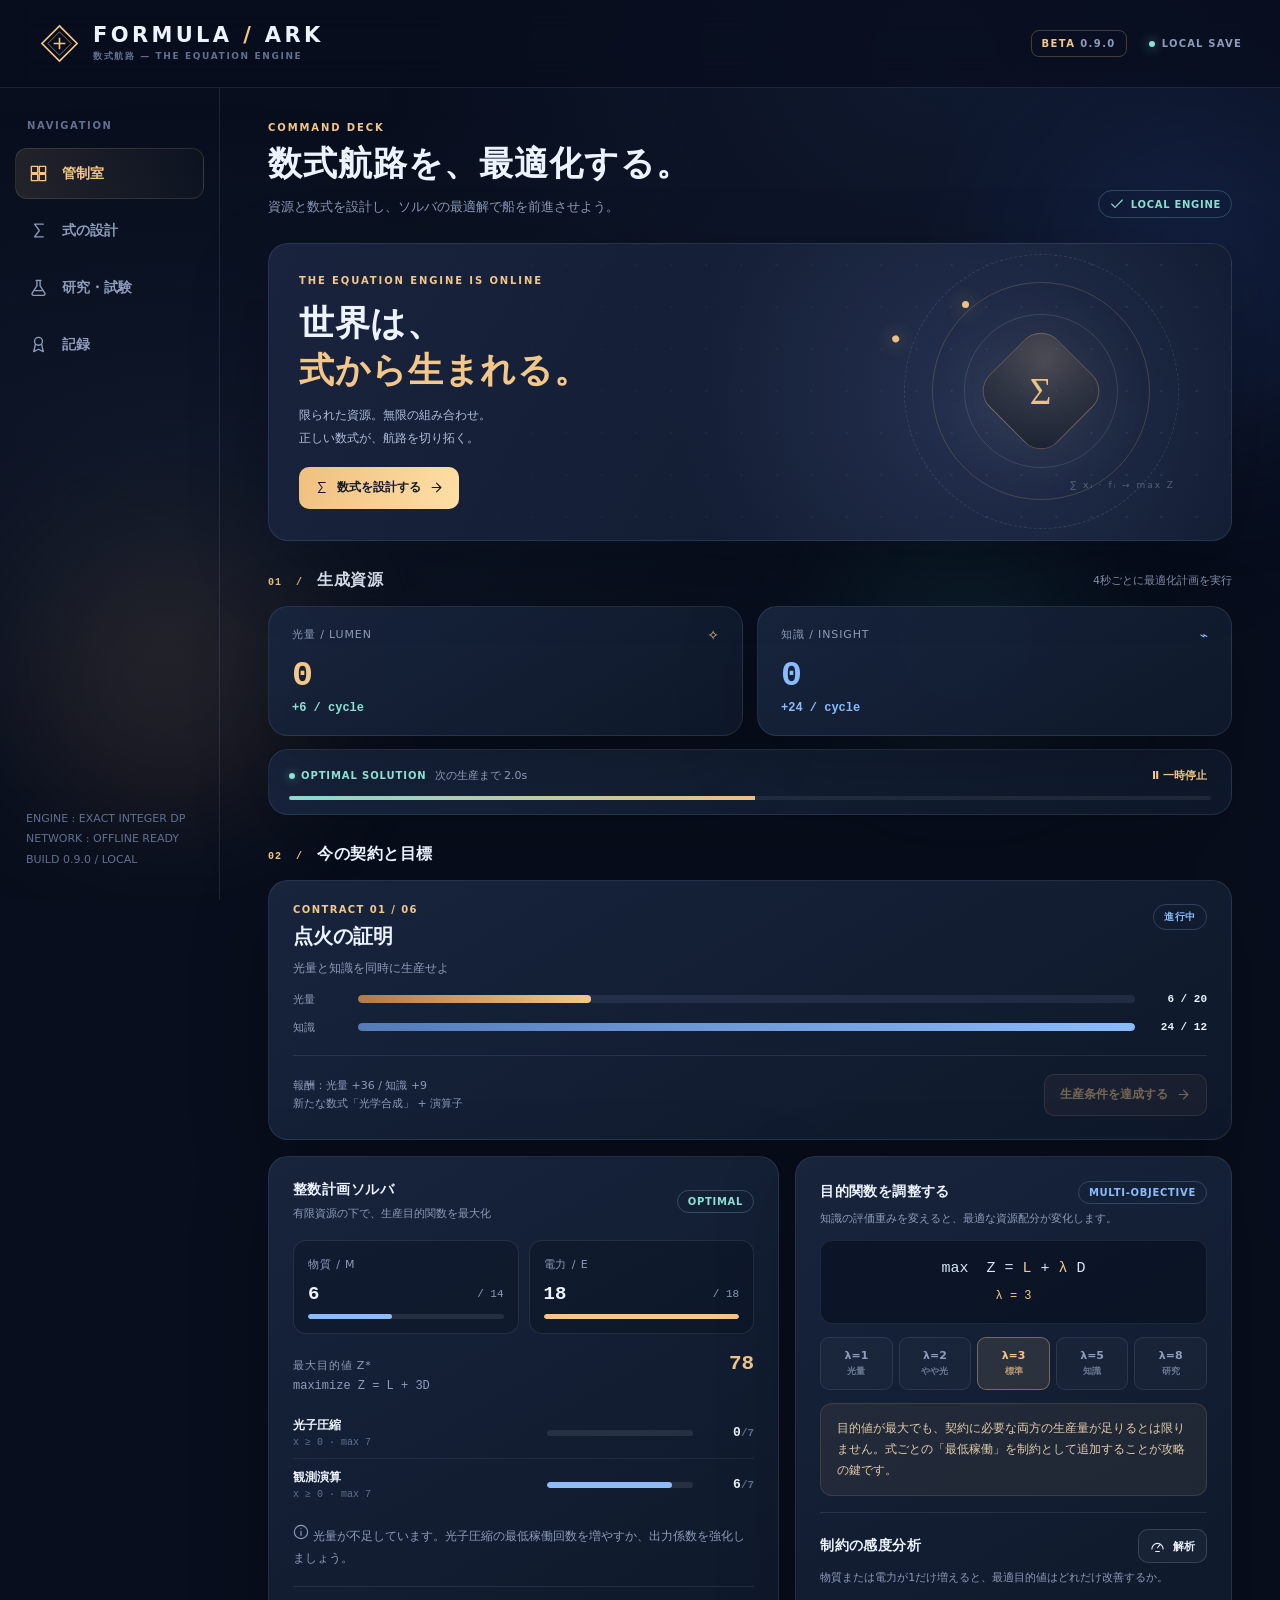
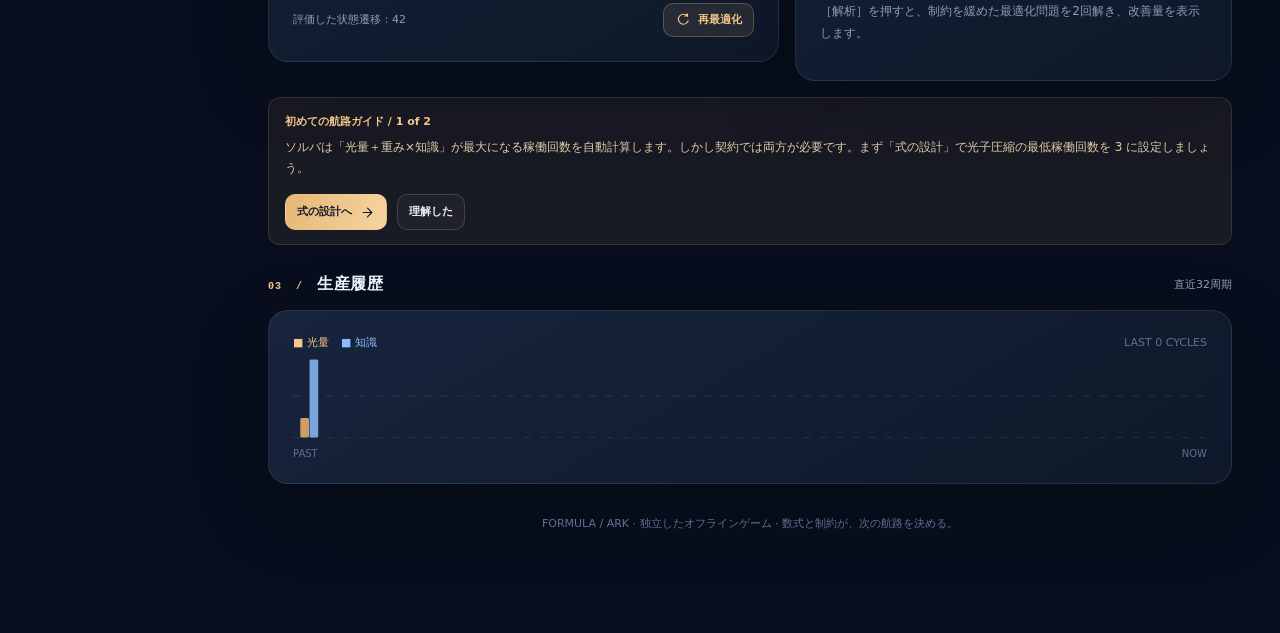
==== FORMULA-ARK-standalone.html @ 07067083 "Add files via upload" ====
<!doctype html>
<html lang="ja">
<head>
  <meta charset="utf-8">
  <meta name="viewport" content="width=device-width, initial-scale=1, viewport-fit=cover">
  <meta name="theme-color" content="#080e1d">
  <meta name="color-scheme" content="dark">
  <meta name="description" content="数式を構築し、整数最適化で生産する。オフラインで遊べる数式設計ゲーム。">
  
  <link rel="icon" type="image/png" href="[data-uri]">
  
  <style>
:root{--bg:#080e1d;--panel:#111b30;--panel-hi:#16233a;--panel-deep:#0d1629;--ink:#edf3ff;--muted:#8d9cba;--faint:#60708f;--line:rgba(176,196,239,.12);--gold:#f3c789;--gold-strong:#ffdfaa;--blue:#8abcfb;--mint:#8de0d4;--rose:#f5a4aa;--violet:#c7aeff;--radius:20px;--shadow:0 24px 80px rgba(0,0,0,.24)}
*{box-sizing:border-box}html{scroll-behavior:smooth}body{margin:0;min-height:100svh;background:var(--bg);color:var(--ink);font-family:-apple-system,BlinkMacSystemFont,"Hiragino Kaku Gothic ProN","Yu Gothic",Meiryo,system-ui,sans-serif;font-size:14px;-webkit-font-smoothing:antialiased}button,input{font:inherit}button{cursor:pointer}button:disabled{cursor:not-allowed;opacity:.44}button,a{-webkit-tap-highlight-color:transparent}button:focus-visible,a:focus-visible,input:focus-visible{outline:2px solid var(--gold);outline-offset:3px}::selection{background:rgba(243,199,137,.3)}.ambient{position:fixed;inset:0;pointer-events:none;overflow:hidden;z-index:-1;background:radial-gradient(ellipse at 73% 6%,rgba(64,92,158,.14),transparent 42%),radial-gradient(ellipse at 15% 50%,rgba(56,83,122,.13),transparent 55%)}.ambient span{position:absolute;border-radius:50%;filter:blur(80px);opacity:.17}.ambient span:nth-child(1){width:350px;height:350px;background:#335ab7;top:10%;right:-100px}.ambient span:nth-child(2){width:280px;height:280px;background:#ac8457;bottom:10%;left:2%}.ambient span:nth-child(3){width:170px;height:170px;background:#44c9c8;bottom:20%;right:18%}
.shell{max-width:1490px;margin:0 auto}.topbar{height:88px;padding:0 38px;display:flex;align-items:center;justify-content:space-between;border-bottom:1px solid var(--line);background:rgba(8,14,29,.7);backdrop-filter:blur(16px);position:sticky;top:0;z-index:20}.brand{display:flex;align-items:center;gap:12px}.brand-symbol{width:43px;height:43px;display:grid;place-items:center;color:var(--gold)}.brand-symbol svg{width:43px;height:43px}.brand-copy{display:flex;flex-direction:column;gap:4px}.brand-copy strong{font-size:21px;letter-spacing:.16em;font-weight:750;line-height:1}.brand-copy strong span{color:var(--gold)}.brand-copy small{font-size:9px;font-weight:700;letter-spacing:.18em;color:var(--faint)}.topbar-right{display:flex;gap:22px;align-items:center}.ver{font-size:10px;font-weight:800;color:var(--gold);letter-spacing:.14em;border:1px solid rgba(243,199,137,.25);border-radius:8px;padding:7px 10px}.ver span{color:var(--muted)}.sync-status{display:flex;align-items:center;gap:7px;font-size:10px;letter-spacing:.12em;font-weight:800;color:var(--muted)}.sync-led{width:6px;height:6px;border-radius:100%;background:var(--mint);box-shadow:0 0 12px rgba(141,224,212,.7)}
.layout{display:grid;grid-template-columns:220px minmax(0,1fr);min-height:calc(100svh - 88px)}.sidebar{border-right:1px solid var(--line);padding:32px 15px;position:sticky;top:88px;height:calc(100svh - 88px)}.side-caption{margin:0 12px 17px;font-size:10px;letter-spacing:.16em;color:var(--faint);font-weight:800}.side-link{display:flex;align-items:center;gap:14px;border:1px solid transparent;background:transparent;color:var(--muted);width:100%;text-align:left;border-radius:12px;padding:15px 13px;margin-bottom:6px;font-weight:650;transition:background .2s,color .2s}.side-link svg{width:19px;height:19px}.side-link.active{border-color:rgba(243,199,137,.14);color:var(--gold);background:linear-gradient(90deg,rgba(243,199,137,.11),rgba(243,199,137,.025))}.side-link:not(.active):hover{background:rgba(255,255,255,.04);color:var(--ink)}.side-footer{position:absolute;bottom:30px;left:26px;right:22px;color:var(--faint);font-size:11px;line-height:1.85}.bottom-nav{display:none}.main{min-width:0;padding:34px 35px 100px;max-width:1250px;width:100%}.loading-message{padding:80px 0;color:var(--muted);text-align:center}
.eyebrow{color:var(--gold);font-size:10px;font-weight:800;letter-spacing:.19em;text-transform:uppercase}.page-head{display:flex;justify-content:space-between;align-items:flex-end;gap:16px;margin:0 0 25px}.page-head h1{font-size:clamp(25px,3vw,34px);font-weight:750;letter-spacing:.03em;margin:8px 0 0}.page-head p{margin:9px 0 0;color:var(--muted);font-size:13px;line-height:1.7}.page-head .head-aside{text-align:right}.mono{font-family:ui-monospace,SFMono-Regular,Menlo,Consolas,monospace;font-variant-numeric:tabular-nums}.tiny{font-size:11px}.small{font-size:12px}.muted{color:var(--muted)}.faint{color:var(--faint)}.gold{color:var(--gold)}.blue{color:var(--blue)}.mint{color:var(--mint)}.rose{color:var(--rose)}.right{text-align:right}.label{color:var(--muted);font-size:11px;letter-spacing:.08em}.caption{color:var(--muted);font-size:12px;line-height:1.75}.section-title{display:flex;justify-content:space-between;align-items:center;gap:10px;margin:29px 0 15px}.section-title h2{font-size:16px;letter-spacing:.035em;font-weight:720;margin:0}.section-title .index{color:var(--gold);font-size:10px;font-family:ui-monospace,monospace;letter-spacing:.1em}.section-title>small{color:var(--muted);font-size:11px}.flex{display:flex}.between{justify-content:space-between}.center{align-items:center}.gap8{gap:8px}.gap12{gap:12px}.wrap{flex-wrap:wrap}.divider{height:1px;background:var(--line);margin:16px 0}.pill{display:inline-flex;align-items:center;gap:6px;border-radius:100px;padding:5px 10px;border:1px solid rgba(243,199,137,.2);font-weight:700;font-size:10px;color:var(--gold);letter-spacing:.07em}.pill.cool{color:var(--blue);border-color:rgba(138,188,251,.24)}.pill.good{color:var(--mint);border-color:rgba(141,224,212,.25)}.pill.warn{color:var(--rose);border-color:rgba(245,164,170,.25)}
.panel{background:linear-gradient(150deg,rgba(25,38,63,.92),rgba(15,25,43,.92));border:1px solid var(--line);border-radius:var(--radius);box-shadow:var(--shadow);overflow:hidden}.panel-inner{padding:22px}.panel-title{margin:0;font-size:14px;font-weight:720;letter-spacing:.03em}.panel-sub{color:var(--muted);font-size:11px;line-height:1.6;margin-top:6px}.split{display:grid;grid-template-columns:1.17fr 1fr;gap:16px}.grid-2{display:grid;grid-template-columns:repeat(2,minmax(0,1fr));gap:14px}.grid-3{display:grid;grid-template-columns:repeat(3,minmax(0,1fr));gap:14px}.stat-card{padding:20px 23px}.stat-card .stat-value{font-size:clamp(25px,3vw,35px);font-weight:750;letter-spacing:-.035em;line-height:1.22;margin:12px 0 4px;white-space:nowrap;overflow:hidden;text-overflow:ellipsis}.stat-hero{font-size:26px;font-weight:750;line-height:1.3;letter-spacing:-.02em}.stat-card .rate{font-size:12px;color:var(--mint);font-weight:700}.stat-card .rate.data{color:var(--blue)}
.hero{min-height:276px;display:flex;position:relative;isolation:isolate;background:radial-gradient(circle at 75% 53%,rgba(88,109,167,.27),transparent 42%),linear-gradient(119deg,#19233d 0%,#111b30 75%);overflow:hidden}.hero:before{content:"";position:absolute;inset:0;background-image:radial-gradient(circle,#c9d5ee 1px,transparent 1.3px);background-size:35px 42px;opacity:.09;mask-image:linear-gradient(to right,transparent,black)}.hero-content{padding:31px 30px;position:relative;z-index:2;max-width:62%;display:flex;flex-direction:column;align-items:flex-start}.hero h1{font-size:clamp(24px,2.7vw,35px);line-height:1.36;letter-spacing:.02em;margin:14px 0 10px;font-weight:740}.hero h1 span{color:var(--gold)}.hero p{font-size:12px;color:#afbfdd;line-height:1.9;margin:0 0 17px}.orbit{position:absolute;width:310px;height:310px;right:8px;top:-8px;display:grid;place-items:center;opacity:.96}.orbit-ring{border:1px solid rgba(172,197,243,.17);border-radius:50%;position:absolute;animation:orbitturn 35s linear infinite}.orbit-ring.r1{width:275px;height:275px;transform:rotate(-28deg);border-style:dashed}.orbit-ring.r2{width:218px;height:218px;border-color:rgba(243,199,137,.2);animation-duration:24s;animation-direction:reverse}.orbit-ring.r3{width:154px;height:154px;border-color:rgba(172,197,243,.18)}.orbit-ring.r2:before,.orbit-ring.r1:after{content:"";position:absolute;width:7px;height:7px;border-radius:50%;background:var(--gold);top:18px;left:29px;box-shadow:0 0 20px rgba(243,199,137,.9)}.orbit-core{height:96px;width:96px;display:grid;place-items:center;border-radius:23px;border:1px solid rgba(243,199,137,.32);background:radial-gradient(circle at 30% 24%,rgba(243,199,137,.21),rgba(15,25,43,.93));transform:rotate(45deg);box-shadow:0 0 85px rgba(243,199,137,.13),inset 0 0 40px rgba(243,199,137,.05)}.orbit-core b{transform:rotate(-45deg);font-size:37px;color:var(--gold);font-weight:400;font-family:Georgia,serif}.orbit-small{position:absolute;bottom:56px;right:21px;color:rgba(198,218,250,.35);font-size:9px;letter-spacing:.22em}.hero-button{color:#101829!important;background:linear-gradient(110deg,#efc080,#ffdfa5)!important;border:0!important;font-weight:800!important}.hero-button:hover{filter:brightness(1.07)}@keyframes orbitturn{to{transform:rotate(360deg)}}
.btn{border:1px solid rgba(185,201,230,.2);background:rgba(255,255,255,.035);border-radius:10px;color:var(--ink);font-size:12px;font-weight:680;padding:11px 15px;min-height:42px;display:inline-flex;align-items:center;justify-content:center;gap:8px;transition:.18s background,.18s transform,.18s border-color}.btn:hover:not(:disabled){background:rgba(255,255,255,.08);border-color:rgba(243,199,137,.35);transform:translateY(-1px)}.btn:active{transform:translateY(0)}.btn.primary{background:linear-gradient(110deg,#e6b777,#f6d49e);color:#11192a;border-color:transparent}.btn.primary:hover{background:#ffe0aa}.btn.soft{background:rgba(243,199,137,.1);color:var(--gold);border-color:rgba(243,199,137,.26)}.btn.danger{color:var(--rose);border-color:rgba(245,164,170,.3)}.btn.sm{min-height:34px;padding:7px 11px;font-size:11px}.btn.full{width:100%}.btn-icon{width:16px;height:16px;stroke:currentColor;flex:none}.btn .btn-icon{width:15px;height:15px}.mini-action{border:0;background:transparent;color:var(--gold);font-size:11px;font-weight:700;cursor:pointer;padding:4px}.mini-action:hover{text-decoration:underline}.tick-progress{background:rgba(255,255,255,.07);height:4px;border-radius:100px;overflow:hidden}.tick-progress>div{height:100%;width:0;background:linear-gradient(to right,var(--mint),var(--gold));transition:width .12s linear}.contract{padding:23px 24px}.contract-header{display:flex;gap:14px;align-items:flex-start;justify-content:space-between}.mission-step{color:var(--gold);font-weight:800;font-size:10px;letter-spacing:.14em}.mission-title{font-size:20px;font-weight:750;margin:8px 0 8px}.mission-desc{color:var(--muted);font-size:12px;line-height:1.7}.progress-row{display:grid;grid-template-columns:55px 1fr auto;align-items:center;gap:10px;margin:13px 0 8px}.progress-row .progress-name{font-size:11px;color:var(--muted)}.progress-track{height:8px;border-radius:20px;background:rgba(180,202,255,.095);overflow:hidden}.progress-fill{display:block;background:linear-gradient(90deg,#af7b49,var(--gold));height:100%;border-radius:inherit;transition:width .25s}.progress-fill.bluefill{background:linear-gradient(90deg,#557bb9,var(--blue))}.progress-value{font-size:11px;color:var(--ink);font-weight:650;font-variant-numeric:tabular-nums;min-width:62px;text-align:right}.contract-claim{display:flex;justify-content:space-between;align-items:center;gap:15px;margin-top:20px;padding-top:18px;border-top:1px solid var(--line)}.contract-claim .rewards{font-size:11px;color:var(--muted);line-height:1.65}.contract-done{background:rgba(141,224,212,.07);border:1px solid rgba(141,224,212,.22);padding:11px 13px;color:var(--mint);border-radius:11px;font-size:12px;line-height:1.6}.explanation{padding:14px 16px;background:rgba(243,199,137,.065);border:1px solid rgba(243,199,137,.14);border-radius:12px;color:#e0cda9;font-size:12px;line-height:1.75}.explanation .title{color:var(--gold);font-weight:800;font-size:11px;margin-bottom:6px}
.budget{display:grid;grid-template-columns:1fr 1fr;gap:10px;margin:18px 0}.budget-chip{padding:14px;border:1px solid var(--line);border-radius:13px;background:rgba(7,13,24,.26)}.budget-chip .big{display:flex;justify-content:space-between;align-items:center;margin:11px 0 9px;font-size:19px;font-weight:750}.budget-chip .big small{font-size:11px;color:var(--muted);font-weight:400}.small-track{height:5px;background:rgba(255,255,255,.09);border-radius:8px;overflow:hidden}.small-track b{display:block;height:100%;border-radius:8px;background:var(--blue)}.budget-chip:nth-child(2) .small-track b{background:var(--gold)}.plan-headline{display:flex;justify-content:space-between;align-items:baseline;margin-bottom:4px;gap:10px}.score{color:var(--gold);font-size:21px;font-weight:800}.plan-list{margin-top:14px}.plan-line{display:grid;grid-template-columns:minmax(0,1fr) minmax(55px,.6fr) 50px;gap:11px;align-items:center;padding:10px 0;border-bottom:1px solid rgba(197,211,242,.075)}.plan-line:last-child{border:0}.plan-line .formula-name{font-size:12px;font-weight:680;white-space:nowrap;overflow:hidden;text-overflow:ellipsis}.plan-line .formula-sub{font-size:10px;color:var(--faint);margin-top:3px}.planbar{height:6px;border-radius:20px;background:rgba(255,255,255,.085);overflow:hidden}.planbar b{display:block;height:100%;background:var(--bar-color,var(--gold));border-radius:inherit}.plan-num{text-align:right;font-size:13px;font-weight:800}.opt-badge{display:flex;gap:6px;align-items:center;font-size:10px;color:var(--mint);font-weight:800;letter-spacing:.09em}.opt-badge:before{content:"";width:6px;height:6px;background:var(--mint);border-radius:50%;box-shadow:0 0 10px rgba(141,224,212,.5)}.weight-tabs{display:grid;grid-template-columns:repeat(5,1fr);gap:6px;margin:13px 0}.weight-chip{padding:11px 6px;text-align:center;border-radius:9px;background:rgba(255,255,255,.025);border:1px solid var(--line);color:var(--muted);font-size:11px;font-weight:700;min-height:44px}.weight-chip.active{color:var(--gold);background:rgba(243,199,137,.11);border-color:rgba(243,199,137,.38)}.weight-chip small{display:block;font-size:9px;margin-top:3px;opacity:.7}.hint{margin-top:14px;color:var(--muted);font-size:12px;line-height:1.8}.chart-box{height:94px;padding:2px 0 0}.chart-svg{width:100%;height:100%}.history-labels{display:flex;justify-content:space-between;color:var(--faint);font-size:10px;margin-top:4px}.margin-line{display:grid;grid-template-columns:1fr 1fr;gap:10px;margin:10px 0}.margin-stat{border:1px solid var(--line);background:rgba(7,13,24,.25);border-radius:12px;padding:14px}.margin-stat strong{font-size:23px;display:block;margin:5px 0;color:var(--gold)}
.formula-layout{display:grid;grid-template-columns:minmax(0,.88fr) minmax(0,1.12fr);gap:18px;align-items:start}.formula-list{display:grid;gap:9px}.formula-choice{position:relative;display:flex;align-items:center;gap:13px;width:100%;text-align:left;border-radius:15px;border:1px solid var(--line);background:linear-gradient(120deg,rgba(24,38,63,.75),rgba(15,24,43,.85));color:var(--ink);padding:13px 14px;min-height:79px}.formula-choice.active{border-color:rgba(243,199,137,.53);box-shadow:inset 0 0 25px rgba(243,199,137,.045)}.formula-choice.locked{opacity:.46}.formula-sigil{width:49px;height:49px;border-radius:13px;display:grid;place-items:center;background:var(--sigil-bg);font-size:29px;flex:none;color:var(--sigil-color);font-family:Georgia,serif;border:1px solid rgba(255,255,255,.06)}.formula-choice .choice-name{font-size:14px;font-weight:750}.formula-choice .choice-en{font-size:9px;color:var(--faint);margin-top:4px;letter-spacing:.13em}.formula-choice .choice-stat{margin-left:auto;text-align:right}.formula-choice .choice-stat strong{font-size:17px;color:var(--gold)}.formula-choice .choice-stat small{display:block;color:var(--muted);font-size:10px}.editor-top{padding:22px 23px 16px;background:radial-gradient(circle at 90% 0%,rgba(243,199,137,.07),transparent 50%)}.editor-head{display:flex;gap:14px;align-items:center}.editor-sigil{width:62px;height:62px;border-radius:17px;display:grid;place-items:center;background:var(--sigil-bg);color:var(--sigil-color);font-family:Georgia,serif;font-size:36px;border:1px solid rgba(255,255,255,.08)}.editor-head h2{font-size:21px;margin:5px 0 4px}.equation{margin:17px 0 0;padding:14px 10px;border-radius:12px;background:rgba(7,14,26,.55);border:1px solid rgba(181,203,245,.1);font:15px/1.8 ui-monospace,SFMono-Regular,Consolas,monospace;text-align:center;overflow-wrap:anywhere;color:#dae6fc}.equation span{color:var(--gold)}.formula-editor{padding:19px 22px 23px}.min-control{display:flex;justify-content:space-between;align-items:center;gap:10px;padding:12px 0}.stepper{display:flex;align-items:center;gap:6px;background:rgba(5,10,22,.44);border-radius:11px;border:1px solid var(--line);padding:4px}.stepper button{border:0;background:rgba(255,255,255,.07);height:34px;width:34px;border-radius:7px;color:var(--ink);font-size:18px}.stepper button:hover{background:rgba(243,199,137,.15)}.stepper strong{display:block;min-width:33px;text-align:center}.metrics-table{display:grid;grid-template-columns:1fr 1fr;gap:9px;margin:12px 0 16px}.metric{background:rgba(7,14,26,.36);border:1px solid var(--line);border-radius:11px;padding:11px 13px}.metric span{display:block;color:var(--muted);font-size:10px;margin-bottom:6px}.metric strong{font-size:17px}.chip-slots{display:grid;grid-template-columns:repeat(3,minmax(0,1fr));gap:9px;margin-top:14px}.slot{border:1px dashed rgba(243,199,137,.28);min-height:81px;background:rgba(243,199,137,.03);border-radius:12px;color:var(--gold);padding:9px;text-align:center;display:flex;flex-direction:column;justify-content:center;align-items:center;gap:6px;font-size:11px;font-weight:700}.slot.filled{border-style:solid;background:rgba(243,199,137,.09)}.slot.locked{opacity:.3;border-color:var(--line);pointer-events:none}.slot .slot-label{color:var(--faint);font-size:9px}.inventory{display:grid;grid-template-columns:repeat(2,minmax(0,1fr));gap:10px}.chip-item{min-height:102px;text-align:left;border-radius:12px;border:1px solid var(--line);padding:13px;background:rgba(10,20,34,.45);color:var(--ink)}.chip-item:hover:not(:disabled){border-color:rgba(243,199,137,.35);background:rgba(243,199,137,.05)}.chip-item .chip-head{display:flex;align-items:flex-start;justify-content:space-between;gap:4px}.chip-item strong{font-size:12px;line-height:1.4}.chip-item .symbol{font:17px ui-monospace,monospace;color:var(--gold);margin-bottom:7px}.chip-item .description{color:var(--muted);font-size:10px;line-height:1.5;margin-top:5px}.chip-qty{color:var(--mint);font-size:10px;white-space:nowrap}.chip-item.unowned{opacity:.35}.formula-how{margin-top:19px}.formula-how p{line-height:1.8;margin:6px 0;color:var(--muted);font-size:12px}
.research-grid{display:grid;grid-template-columns:repeat(2,minmax(0,1fr));gap:14px}.research-card{padding:20px;display:flex;flex-direction:column;gap:11px}.research-header{display:flex;align-items:center;justify-content:space-between}.research-icon{font-size:23px;color:var(--gold)}.research-lvl{font-size:11px;color:var(--muted)}.research-card h3{font-size:16px;margin:0}.research-card p{color:var(--muted);font-size:12px;line-height:1.7;margin:0;min-height:38px}.research-card .bottom{display:flex;justify-content:space-between;align-items:center;gap:8px;margin-top:auto}.price{font-size:12px;color:var(--gold);font-weight:720;line-height:1.8}.price .data{color:var(--blue)}.trial-list{display:grid;gap:12px}.trial-card{padding:18px 21px}.trial-top{display:flex;justify-content:space-between;gap:12px;align-items:flex-start}.trial-card h3{font-size:15px;margin:6px 0}.trial-body{display:grid;grid-template-columns:1fr auto;gap:12px;align-items:center;margin-top:14px}.trial-values{display:flex;flex-wrap:wrap;gap:7px}.trial-values span{border:1px solid var(--line);background:rgba(7,14,25,.35);border-radius:7px;padding:7px 9px;font-size:11px;color:var(--muted)}.trial-values b{color:var(--ink)}
.archive-grid{display:grid;grid-template-columns:repeat(3,minmax(0,1fr));gap:12px}.archive-stat{padding:23px}.archive-stat strong{display:block;font-size:26px;color:var(--gold);margin-top:9px}.achievements{display:grid;grid-template-columns:repeat(3,minmax(0,1fr));gap:9px}.achievement{border:1px solid var(--line);border-radius:12px;padding:14px;min-height:119px;background:rgba(255,255,255,.02)}.achievement.earned{background:rgba(243,199,137,.065);border-color:rgba(243,199,137,.2)}.achievement .ach-symbol{font-size:20px;color:var(--gold);margin-bottom:8px}.achievement:not(.earned) .ach-symbol{color:var(--faint)}.achievement strong{font-size:12px;display:block}.achievement p{font-size:10px;color:var(--muted);line-height:1.5;margin:5px 0 0}.activity{list-style:none;margin:0;padding:0}.activity li{display:flex;gap:13px;padding:13px 0;border-bottom:1px solid var(--line);font-size:12px;color:var(--muted);line-height:1.65}.activity li:last-child{border-bottom:0}.activity li:before{content:'◈';color:var(--gold);font-size:12px}.guide{padding:21px 23px}.guide-step{display:flex;align-items:flex-start;gap:13px;padding:13px 0;border-bottom:1px solid var(--line)}.guide-step:last-child{border:0}.guide-number{width:28px;height:28px;display:grid;place-items:center;border-radius:9px;background:rgba(243,199,137,.12);color:var(--gold);font-weight:800;flex:none}.guide-step strong{font-size:13px}.guide-step p{color:var(--muted);font-size:11px;line-height:1.75;margin:4px 0 0}.danger-zone{padding:20px;border:1px solid rgba(245,164,170,.18);border-radius:15px;background:rgba(245,164,170,.03)}.danger-zone p{color:var(--muted);font-size:12px;line-height:1.6;margin:7px 0 15px}.footer-note{color:var(--faint);font-size:11px;line-height:1.8;margin-top:30px;text-align:center}
.toast-stack{position:fixed;bottom:22px;right:25px;z-index:60;display:grid;gap:8px;pointer-events:none}.toast{background:#24354a;border:1px solid rgba(243,199,137,.35);padding:14px 18px;color:var(--ink);border-radius:12px;box-shadow:0 12px 50px #0009;font-size:12px;line-height:1.7;max-width:360px;animation:toastIn .2s ease both}.toast.success{border-color:rgba(141,224,212,.35)}.toast.error{border-color:rgba(245,164,170,.45)}@keyframes toastIn{from{transform:translateY(10px);opacity:0}to{transform:translateY(0);opacity:1}}.overlay{position:fixed;inset:0;z-index:80;background:rgba(2,6,15,.72);backdrop-filter:blur(7px);display:flex;align-items:center;justify-content:center;padding:20px}.modal{width:min(550px,100%);max-height:min(85svh,750px);overflow:auto;background:#172238;border:1px solid rgba(243,199,137,.2);border-radius:20px;padding:23px;box-shadow:0 30px 150px #000a}.modal-header{display:flex;justify-content:space-between;align-items:center;gap:12px}.modal h2{margin:8px 0 8px;font-size:21px}.modal-close{height:36px;width:36px;border-radius:10px;border:1px solid var(--line);background:transparent;color:var(--ink);font-size:19px}.modal-chip-list{display:grid;gap:9px;margin:19px 0}.modal-chip{display:flex;align-items:center;justify-content:space-between;gap:12px;width:100%;background:rgba(255,255,255,.025);border:1px solid var(--line);border-radius:11px;padding:13px;color:var(--ink);text-align:left}.modal-chip:hover:not(:disabled){background:rgba(243,199,137,.09)}.modal-chip b{display:block;font-size:13px}.modal-chip p{font-size:11px;color:var(--muted);margin:5px 0 0;line-height:1.6}.modal-chip .chip-mark{font-size:18px;color:var(--gold);min-width:44px;text-align:right}.tutorial-cta{display:flex;gap:10px;margin-top:15px;flex-wrap:wrap}.trial-result{padding:12px;background:rgba(141,224,212,.08);border:1px solid rgba(141,224,212,.18);border-radius:11px;color:var(--mint);margin:13px 0;font-size:12px}
@media(min-width:1260px){.main{padding-left:48px;padding-right:48px}.hero{min-height:289px}.orbit{right:35px}.panel-inner{padding:24px}}
@media(max-width:1050px){.layout{grid-template-columns:72px minmax(0,1fr)}.sidebar{padding:24px 9px}.side-caption,.side-footer,.side-link span{display:none}.side-link{justify-content:center;padding:14px 0;gap:0}.main{padding:28px 24px 100px}.topbar{padding:0 24px}.orbit{right:-35px}.split{grid-template-columns:1fr 1fr}}
@media(max-width:740px){.topbar{height:67px;padding:0 16px}.brand-symbol,.brand-symbol svg{width:36px;height:36px}.brand{gap:8px}.brand-copy strong{font-size:17px;letter-spacing:.13em}.brand-copy small{font-size:7px;letter-spacing:.1em}.topbar-right{gap:9px}.sync-status{display:none}.ver{font-size:9px;padding:5px 7px}.layout{display:block;min-height:calc(100svh - 67px)}.sidebar{display:none}.main{padding:23px 14px calc(116px + env(safe-area-inset-bottom,0px))}.bottom-nav{display:grid;grid-template-columns:repeat(4,1fr);position:fixed;bottom:0;left:0;right:0;z-index:40;height:calc(69px + env(safe-area-inset-bottom,0px));padding:6px 7px env(safe-area-inset-bottom,0px);border-top:1px solid rgba(180,203,245,.14);background:rgba(10,17,33,.95);backdrop-filter:blur(22px)}.bottom-link{border:0;border-radius:10px;background:transparent;color:var(--muted);display:flex;flex-direction:column;align-items:center;justify-content:center;gap:3px;font-size:10px;font-weight:700}.bottom-link.active{color:var(--gold);background:rgba(243,199,137,.08)}.bottom-link svg{height:21px;width:21px}.page-head{margin-bottom:18px}.page-head h1{font-size:26px}.page-head .head-aside{display:none}.hero{min-height:240px}.hero-content{padding:24px 21px;max-width:72%}.hero h1{font-size:24px}.hero p{font-size:11px}.orbit{width:250px;height:250px;right:-102px;top:3px;opacity:.7}.orbit-ring.r1{width:230px;height:230px}.orbit-ring.r2{width:177px;height:177px}.orbit-ring.r3{width:125px;height:125px}.orbit-core{height:76px;width:76px}.orbit-small{display:none}.split{grid-template-columns:1fr}.section-title{margin:24px 0 12px}.stat-card{padding:16px}.stat-card .stat-value{font-size:27px}.panel-inner{padding:19px}.formula-layout{grid-template-columns:1fr}.formula-list{display:grid;grid-template-columns:repeat(2,minmax(0,1fr));gap:8px}.formula-choice{padding:10px;gap:8px;min-height:70px}.formula-sigil{height:38px;width:38px;font-size:22px}.formula-choice .choice-name{font-size:12px}.formula-choice .choice-en{font-size:7px}.formula-choice .choice-stat{display:none}.research-grid{grid-template-columns:1fr}.achievements{grid-template-columns:repeat(2,minmax(0,1fr))}.archive-grid{grid-template-columns:repeat(3,minmax(0,1fr));gap:8px}.archive-stat{padding:14px 10px}.archive-stat strong{font-size:19px}.trial-body{grid-template-columns:1fr}.trial-body .btn{width:100%}.toast-stack{left:13px;right:13px;bottom:calc(83px + env(safe-area-inset-bottom,0px))}.toast{max-width:100%}}
@media(max-width:370px){.main{padding-left:10px;padding-right:10px}.hero-content{max-width:78%}.hero h1{font-size:21px}.stat-card .stat-value{font-size:23px}.weight-tabs{gap:3px}.weight-chip{font-size:10px;padding:9px 3px}.formula-choice{gap:6px}.formula-choice .choice-en{font-size:6.5px}.chip-slots{gap:5px}.slot{padding:7px 3px;font-size:10px}.inventory{grid-template-columns:1fr 1fr}}
@media(prefers-reduced-motion:reduce){*,*:before,*:after{animation:none!important;scroll-behavior:auto!important;transition:none!important}}

</style>
  <title>FORMULA / ARK — 数式航路</title>
</head>
<body>
  <div class="ambient" aria-hidden="true"><span></span><span></span><span></span></div>
  <div id="app" class="shell">
    <header class="topbar">
      <div class="brand" aria-label="FORMULA ARK 数式航路">
        <div class="brand-symbol"><svg viewBox="0 0 44 44" fill="none" aria-hidden="true"><path d="M22 4 40 22 22 40 4 22 22 4Z" stroke="currentColor" stroke-width="1.7"/><path d="M22 10 34 22 22 34 10 22 22 10Z" stroke="currentColor" stroke-opacity=".52"/><path d="M22 16v12M16 22h12" stroke="currentColor" stroke-width="1.6"/></svg></div>
        <div class="brand-copy"><strong>FORMULA<span> / </span>ARK</strong><small>数式航路 — THE EQUATION ENGINE</small></div>
      </div>
      <div class="topbar-right"><span class="ver">BETA <span>0.9.0</span></span><span class="sync-status"><span class="sync-led"></span>LOCAL SAVE</span></div>
    </header>
    <div class="layout">
      <nav class="sidebar" id="side-nav" aria-label="メインメニュー"></nav>
      <main class="main" id="view" tabindex="-1"><div class="loading-message">航路を解析しています…</div></main>
    </div>
    <nav class="bottom-nav" id="bottom-nav" aria-label="モバイルメニュー"></nav>
  </div>
  <div id="toast-stack" class="toast-stack" aria-live="polite" aria-atomic="false"></div>
  <div id="overlay-root"></div>
  <script>
/* FORMULA / ARK — deterministic, offline-first optimization game engine.
   MIT license. Pure functions; no DOM, timers or storage in this module. */
(function (root, factory) {
  const api = factory();
  if (typeof module !== 'undefined' && module.exports) module.exports = api;
  root.FormulaCore = api;
})(typeof globalThis !== 'undefined' ? globalThis : this, function () {
  'use strict';
  const SAVE_VERSION = 3;
  const CYCLE_MS = 4000;
  const MAX_OFFLINE_CYCLES = 180;
  const MAX_UPGRADE_LEVEL = 22;
  const MAX_CURRENCY = 1e15;
  const FORMULAS = [
    { id:'helios', no:'01', name:'光子圧縮', en:'PHOTON PRESS', sigil:'◈', color:'#e9ae6b', matter:2, energy:2, light:7, data:0, cap:7, unlock:0, about:'少ない電力で光量を安定生産する基礎式。'},
    { id:'oracle', no:'02', name:'観測演算', en:'OBSERVATORY', sigil:'⌁', color:'#8dbcf9', matter:1, energy:3, light:1, data:4, cap:7, unlock:0, about:'観測値を知識へと変換する。研究の主力。'},
    { id:'prism', no:'03', name:'光学合成', en:'PRISM ARRAY', sigil:'◇', color:'#c7a7ff', matter:3, energy:4, light:10, data:3, cap:6, unlock:1, about:'光量と知識の両方を出力する複合式。'},
    { id:'inverse', no:'04', name:'反転導出', en:'INVERSE ENGINE', sigil:'⌬', color:'#77e2cf', matter:2, energy:4, light:2, data:8, cap:6, unlock:2, about:'知識を高密度で取り出す強力な演算。'},
    { id:'vector', no:'05', name:'位相増幅', en:'PHASE VECTOR', sigil:'✧', color:'#f29aaa', matter:4, energy:5, light:23, data:1, cap:5, unlock:3, about:'大量の光量を生成する高負荷の演算式。'},
    { id:'zero', no:'06', name:'零点炉', en:'ZERO-POINT CORE', sigil:'✳', color:'#d8ce8c', matter:5, energy:7, light:32, data:9, cap:5, unlock:4, about:'生産を次元上昇させる精密な複合式。'},
    { id:'recursion', no:'07', name:'自己再帰', en:'RECURSIVE ARRAY', sigil:'∞', color:'#91a8ff', matter:6, energy:9, light:62, data:14, cap:5, unlock:5, about:'巨大な生産量を生む最終世代の数式。'}
  ];
  const CHIPS = [
    { id:'light', name:'加算子 +4', tag:'光量', symbol:'+4', color:'gold', desc:'1稼働あたり光量+4。電力消費+1。', dL:4, dE:1 },
    { id:'data', name:'演繹子 +3', tag:'知識', symbol:'+3', color:'blue', desc:'1稼働あたり知識+3。物質消費+1。', dD:3, dM:1 },
    { id:'eco', name:'省電演算', tag:'節約', symbol:'E−1', color:'mint', desc:'1稼働あたり電力消費−1（下限1）。', dE:-1 },
    { id:'seed', name:'定数項 +12', tag:'初動', symbol:'+12', color:'gold', desc:'その式を1回以上稼働させると光量+12。', bL:12 },
    { id:'parallel', name:'並列化 +3', tag:'容量', symbol:'×+3', color:'violet', desc:'1周期の最大稼働回数+3。', dCap:3 },
    { id:'proof', name:'証明の余白', tag:'初動', symbol:'Σ+9', color:'blue', desc:'その式を1回以上稼働させると知識+9。', bD:9 },
    { id:'amplify', name:'過給演算 ×1.6', tag:'増幅', symbol:'×1.6', color:'rose', desc:'出力を1.6倍（切り捨て）。物質+1、電力+2。', mult:1.6, dM:1, dE:2 },
    { id:'compact', name:'圧縮構文', tag:'節約', symbol:'M−1', color:'mint', desc:'1稼働あたり物質消費−1（下限1）。', dM:-1 },
    { id:'duality', name:'双対の鍵', tag:'調和', symbol:'L+D', color:'violet', desc:'1稼働あたり光量+5、知識+2。電力+2。', dL:5, dD:2, dE:2 }
  ];
  const CHIP_MAP = Object.fromEntries(CHIPS.map(c=>[c.id,c]));
  const FORMULA_MAP = Object.fromEntries(FORMULAS.map(f=>[f.id,f]));
  const CONTRACTS = [
    {title:'点火の証明',sub:'光量と知識を同時に生産せよ',l:20,d:12,rewardL:36,rewardD:9,formula:'prism',chips:['light'],message:'光学合成式と加算子が解放された。'},
    {title:'二つの目的',sub:'限られた資源で両方の生産目標を突破',l:44,d:19,rewardL:80,rewardD:26,formula:'inverse',chips:['data','eco'],message:'反転導出式と2種類の演算子が解放された。'},
    {title:'ボトルネック突破',sub:'負荷を乗り越え、単周期の生産量を拡大',l:80,d:35,rewardL:188,rewardD:60,formula:'vector',chips:['seed','parallel'],message:'位相増幅式と定数項が解放された。'},
    {title:'夜明けの計算機',sub:'複数の式を組み合わせて高い効率を実現',l:145,d:60,rewardL:360,rewardD:136,formula:'zero',chips:['proof','compact'],message:'零点炉と高度な省資源演算が解放された。'},
    {title:'最適化の彼方',sub:'大規模な整数計画モデルを成立させる',l:260,d:115,rewardL:720,rewardD:288,formula:'recursion',chips:['amplify'],message:'自己再帰式と過給演算が解放された。'},
    {title:'方程式の星座',sub:'数式航路の全生産系を統合する',l:490,d:205,rewardL:1800,rewardD:720,formula:null,chips:['duality','light','data'],message:'主航路を完全踏破。究極の演算子を獲得した。'}
  ];
  const RESEARCH = [
    {id:'matter',icon:'layers',title:'物質展開',desc:'周期ごとの物質上限 +4',baseL:174,baseD:0,scale:1.56,max:20},
    {id:'energy',icon:'zap',title:'電力拡張',desc:'周期ごとの電力上限 +5',baseL:216,baseD:0,scale:1.56,max:20},
    {id:'calibration',icon:'aperture',title:'係数校正',desc:'すべての式の単位出力が約16%増加',baseL:90,baseD:285,scale:1.83,max:13},
    {id:'slots',icon:'network',title:'構文スロット',desc:'各式の演算子枠を増やす（最大3枠）',baseL:450,baseD:525,scale:2.9,max:2},
    {id:'bandwidth',icon:'cpu',title:'並列制御',desc:'すべての式の最大稼働回数 +1',baseL:390,baseD:255,scale:1.86,max:6}
  ];
  const RESEARCH_MAP = Object.fromEntries(RESEARCH.map(r=>[r.id,r]));
  const TRIALS = [
    {id:'t1',title:'二律背反',subtitle:'初期式2種類だけで、両資源を確保',l:23,d:8,m:9,e:12,forms:2,rewardL:150,rewardD:42},
    {id:'t2',title:'三角関係',subtitle:'3式の相互補完を利用して生産',l:29,d:18,m:13,e:19,forms:3,rewardL:250,rewardD:85},
    {id:'t3',title:'観測の壁',subtitle:'限られた電力で研究量を押し上げる',l:40,d:30,m:18,e:28,forms:4,rewardL:470,rewardD:160},
    {id:'t4',title:'相補性',subtitle:'5式の中から必要なものを選び抜く',l:79,d:30,m:24,e:36,forms:5,rewardL:850,rewardD:350},
    {id:'t5',title:'究極の定式化',subtitle:'全式と最新の演算子で突破を目指せ',l:160,d:75,m:36,e:51,forms:7,rewardL:720,rewardD:288}
  ];
  const ACHIEVEMENTS = [
    {id:'first',name:'最適解はここに',desc:'はじめて生産周期を実行',req:s=>s.cycles>=1},
    {id:'light100',name:'光の粒子',desc:'累計光量100を生産',req:s=>s.totalLight>=100},
    {id:'data100',name:'観測の習慣',desc:'累計知識100を生産',req:s=>s.totalData>=100},
    {id:'optimizer',name:'再計算の達人',desc:'20回の最適化計算を実行',req:s=>s.solves>=20},
    {id:'architect',name:'式の設計士',desc:'異なる式へ演算子を2つ装着',req:s=>Object.values(s.equipped).filter(v=>v.some(Boolean)).length>=2},
    {id:'chapter3',name:'第三の証明',desc:'契約3をクリア',req:s=>s.contract>=3},
    {id:'cycle100',name:'百回の鼓動',desc:'生産周期100回',req:s=>s.cycles>=100},
    {id:'trophy',name:'試験室の勝者',desc:'3つの最適化試験を突破',req:s=>s.trials.length>=3},
    {id:'final',name:'演算の星座',desc:'メイン契約をすべて達成',req:s=>s.contract>=CONTRACTS.length}
  ];
  const safeInt=(x,limit=MAX_CURRENCY)=>Number.isFinite(Number(x))?Math.max(0,Math.min(limit,Math.floor(Number(x)))):0;
  const clamp=(n,a,b)=>Math.max(a,Math.min(b,n));
  function initialState(now=Date.now()) {
    return {
      version:SAVE_VERSION,light:0,data:0,totalLight:0,totalData:0,contract:0,contractReady:false,
      upgrades:{matter:0,energy:0,calibration:0,slots:0,bandwidth:0},
      chips:{light:0,data:0,eco:0,seed:0,parallel:0,proof:0,amplify:0,compact:0,duality:0},
      equipped:Object.fromEntries(FORMULAS.map(f=>[f.id, [null,null,null]])),
      minRuns:Object.fromEntries(FORMULAS.map(f=>[f.id,0])),
      weight:3,paused:false,cycles:0,solves:0,activeTab:'command',trials:[],
      achievements:[],history:[],events:[],selected:'helios',tutorial:0,
      lastTick:now,created:now,updated:now,lastCycle:null
    };
  }
  function sanitize(raw,now=Date.now()){
    const v=initialState(now);
    if (!raw || typeof raw!=='object' || raw.version!==SAVE_VERSION) return v;
    for(const k of ['light','data','totalLight','totalData','contract','cycles','solves','tutorial','created','lastTick','updated']) if(k in raw) v[k]=safeInt(raw[k],k.endsWith('Tick')||k==='created'||k==='updated'?1e16:MAX_CURRENCY);
    v.contract=clamp(v.contract,0,CONTRACTS.length);
    v.weight=clamp(safeInt(raw.weight||3,10),1,10);
    v.paused=!!raw.paused;
    v.contractReady=!!raw.contractReady;
    v.selected=FORMULA_MAP[raw.selected] ? raw.selected : 'helios';
    v.activeTab=['command','formulas','lab','archive'].includes(raw.activeTab)?raw.activeTab:'command';
    if(raw.upgrades&&typeof raw.upgrades==='object')for(const r of RESEARCH)v.upgrades[r.id]=clamp(safeInt(raw.upgrades[r.id]),0,r.max);
    if(raw.chips&&typeof raw.chips==='object')for(const c of CHIPS)v.chips[c.id]=clamp(safeInt(raw.chips[c.id]),0,99);
    if(raw.equipped&&typeof raw.equipped==='object') {
      for(const f of FORMULAS){const a=raw.equipped[f.id];if(Array.isArray(a))v.equipped[f.id]=[0,1,2].map(i=>CHIP_MAP[a[i]]?a[i]:null);}
    }
    // Eliminate duplicate/illegally equipped chips and slots on corrupt/old saves.
    const used={};for(const f of FORMULAS){let slots=1+v.upgrades.slots;for(let i=0;i<3;i++){
      const id=v.equipped[f.id][i];if(i>=slots||f.unlock>v.contract||!id||(used[id]||0)>=v.chips[id])v.equipped[f.id][i]=null;
      else used[id]=(used[id]||0)+1;
    }}
    if(raw.minRuns&&typeof raw.minRuns==='object')for(const f of FORMULAS)v.minRuns[f.id]=clamp(safeInt(raw.minRuns[f.id]),0,30);
    v.trials=Array.isArray(raw.trials)?[...new Set(raw.trials.filter(id=>TRIALS.some(t=>t.id===id)))]:[];
    v.achievements=Array.isArray(raw.achievements)?[...new Set(raw.achievements.filter(id=>ACHIEVEMENTS.some(a=>a.id===id)))]:[];
    v.history=Array.isArray(raw.history)?raw.history.slice(-32).map(x=>({l:safeInt(x.l),d:safeInt(x.d)})):[];
    v.events=Array.isArray(raw.events)?raw.events.slice(-30).filter(e=>typeof e==='string').map(e=>e.slice(0,160)):[];
    v.lastCycle=raw.lastCycle&&typeof raw.lastCycle==='object'?{l:safeInt(raw.lastCycle.l),d:safeInt(raw.lastCycle.d),usageM:safeInt(raw.lastCycle.usageM),usageE:safeInt(raw.lastCycle.usageE)}:null;
    if(v.lastTick>now+60000)v.lastTick=now;
    return v;
  }
  function budgets(s) { return {m:14+4*s.upgrades.matter, e:18+5*s.upgrades.energy}; }
  function unlocked(f,s){return f.unlock<=s.contract;}
  function compile(f,s){
    let m=f.matter,e=f.energy,l=f.light,d=f.data,bL=0,bD=0,cap=f.cap+s.upgrades.bandwidth,mult=1;
    for(const id of s.equipped[f.id]||[]){const chip=CHIP_MAP[id];if(!chip)continue;
      m+=chip.dM||0;e+=chip.dE||0;l+=chip.dL||0;d+=chip.dD||0;bL+=chip.bL||0;bD+=chip.bD||0;cap+=chip.dCap||0;mult*=chip.mult||1;
    }
    const calibration=Math.pow(1.16,s.upgrades.calibration);
    return {id:f.id,name:f.name,color:f.color,min:clamp(safeInt(s.minRuns?.[f.id]),0,cap),m:Math.max(1,m),e:Math.max(1,e),l:Math.max(0,Math.floor(l*mult*calibration+1e-9)),d:Math.max(0,Math.floor(d*mult*calibration+1e-9)),bL:Math.floor(bL*calibration+1e-9),bD:Math.floor(bD*calibration+1e-9),cap:clamp(cap,1,30)};
  }
  function compileAll(s){return FORMULAS.filter(f=>unlocked(f,s)).map(f=>compile(f,s));}
  /** Exact bounded-integer two-resource knapsack DP, including activation bonuses.
    max Σ_i [ wL*(l_i*x_i + bL_i*[x_i>0]) + wD*(d_i*x_i+bD_i*[x_i>0]) ]
    s.t. Σ m_i*x_i ≤ M, Σ e_i*x_i ≤ E, x_i ∈ {0,..,cap_i}.
    Each DP layer enumerates the bounded integer decision for one formula.
    No heuristics, LP relaxation or rounding of feasible decisions. */
  function solve(forms,M,E,weight=3){
    M=clamp(Math.floor(M),0,200);E=clamp(Math.floor(E),0,220);
    const w=clamp(Number(weight)||3,1,10);
    const stride=E+1,size=(M+1)*stride;
    let old=new Float64Array(size);old.fill(-Infinity);old[0]=0;
    const parents=[],decisions=[];
    let evaluated=0;
    for(const f of forms){
      const next=new Float64Array(size);next.fill(-Infinity);
      const parent=new Int32Array(size);parent.fill(-1);
      const choice=new Uint8Array(size);
      const max=clamp(safeInt(f.cap),0,30);
      for(let m=0;m<=M;m++)for(let e=0;e<=E;e++){
        const from=m*stride+e,base=old[from];if(base===-Infinity)continue;
        const lim=Math.min(max,Math.floor((M-m)/f.m),Math.floor((E-e)/f.e));
        const lower=clamp(safeInt(f.min),0,max);
        for(let x=lower;x<=lim;x++){
          evaluated++;
          const nm=m+f.m*x,ne=e+f.e*x,at=nm*stride+ne;
          const l=f.l*x+(x>0?f.bL:0),d=f.d*x+(x>0?f.bD:0);
          const score=base+l+w*d;
          if(score>next[at]+1e-8){next[at]=score;parent[at]=from;choice[at]=x;}
        }
      }
      parents.push(parent);decisions.push(choice);old=next;
    }
    let best=-Infinity,at=0;
    for(let i=0;i<size;i++) if(old[i]>best+1e-8){best=old[i];at=i;}
    if(best===-Infinity)return {counts:{},l:0,d:0,score:0,usageM:0,usageE:0,M,E,weight:w,evaluated,feasible:false};
    const counts={};let l=0,d=0;
    for(let i=forms.length-1;i>=0;i--){
      const f=forms[i],x=decisions[i][at];counts[f.id]=x;
      l+=f.l*x+(x>0?f.bL:0);d+=f.d*x+(x>0?f.bD:0);
      at=parents[i][at];
      if(at<0)throw new Error('DP reconstruction failed');
    }
    const usageM=forms.reduce((a,f)=>a+f.m*(counts[f.id]||0),0);
    const usageE=forms.reduce((a,f)=>a+f.e*(counts[f.id]||0),0);
    return {counts,l,d,score:l+w*d,usageM,usageE,M,E,weight:w,evaluated,feasible:usageM<=M&&usageE<=E};
  }
  function plan(s){const {m,e}=budgets(s);return solve(compileAll(s),m,e,s.weight);}
  function insight(s){
    const forms=compileAll(s),b=budgets(s),base=solve(forms,b.m,b.e,s.weight);
    const m=solve(forms,b.m+1,b.e,s.weight),e=solve(forms,b.m,b.e+1,s.weight);
    return {base,marginalM:m.score-base.score,marginalE:e.score-base.score};
  }
  function addEvent(s,msg){s.events.unshift(msg);s.events=s.events.slice(0,30);}
  function cycle(s,p,repeat=1){
    const n=clamp(safeInt(repeat,MAX_OFFLINE_CYCLES),0,MAX_OFFLINE_CYCLES);
    if(!n||!p.feasible)return {success:false};
    s.light=clamp(s.light+p.l*n,0,MAX_CURRENCY);s.data=clamp(s.data+p.d*n,0,MAX_CURRENCY);
    s.totalLight=clamp(s.totalLight+p.l*n,0,MAX_CURRENCY);s.totalData=clamp(s.totalData+p.d*n,0,MAX_CURRENCY);
    s.cycles+=n;
    s.lastCycle={l:p.l,d:p.d,usageM:p.usageM,usageE:p.usageE};
    if(n===1){s.history.push({l:p.l,d:p.d});s.history=s.history.slice(-32);}
    else {for(let i=0;i<Math.min(n,32);i++)s.history.push({l:p.l,d:p.d});s.history=s.history.slice(-32);}
    const contract=CONTRACTS[s.contract];
    if(contract&&!s.contractReady&&p.l>=contract.l&&p.d>=contract.d){s.contractReady=true;addEvent(s,`契約「${contract.title}」の条件を達成`);}
    return {success:true,producedL:p.l*n,producedD:p.d*n,contractReady:s.contractReady};
  }
  function claimContract(s){
    const c=CONTRACTS[s.contract];if(!c||!s.contractReady)return {ok:false,reason:'まだ条件を達成していません'};
    s.light=clamp(s.light+c.rewardL,0,MAX_CURRENCY);s.data=clamp(s.data+c.rewardD,0,MAX_CURRENCY);
    for(const chip of c.chips)s.chips[chip]=(s.chips[chip]||0)+1;
    s.contract++;s.contractReady=false;addEvent(s,`契約達成「${c.title}」 — ${c.message}`);
    return {ok:true,contract:c};
  }
  function upgradePrice(s,id){
    const r=RESEARCH_MAP[id];if(!r)return null;
    const lvl=s.upgrades[id];return {l:Math.ceil(r.baseL*Math.pow(r.scale,lvl)),d:Math.ceil(r.baseD*Math.pow(r.scale,lvl))};
  }
  function buyUpgrade(s,id){
    const r=RESEARCH_MAP[id];if(!r)return {ok:false,reason:'研究が存在しません'};
    if(s.upgrades[id]>=r.max)return {ok:false,reason:'最大レベルです'};
    const p=upgradePrice(s,id);
    if(s.light<p.l||s.data<p.d)return {ok:false,reason:'研究資源が不足しています'};
    s.light-=p.l;s.data-=p.d;s.upgrades[id]++;
    addEvent(s,`研究完了「${r.title}」 Lv.${s.upgrades[id]}`);
    return {ok:true};
  }
  function setMinRun(s,formId,count){
    const f=FORMULA_MAP[formId];if(!f||!unlocked(f,s))return {ok:false,reason:'未解放の式です'};
    const compiled=compile(f,s);const val=clamp(safeInt(count),0,compiled.cap);
    const next={...s.minRuns,[formId]:val};const forms=compileAll({...s,minRuns:next});
    const b=budgets(s);
    if(forms.reduce((a,f)=>a+f.m*f.min,0)>b.m||forms.reduce((a,f)=>a+f.e*f.min,0)>b.e)return {ok:false,reason:'物質または電力の制約を超えます'};
    s.minRuns=next;return {ok:true};
  }
  function equippedCount(s,id){return FORMULAS.reduce((a,f)=>a+s.equipped[f.id].filter(x=>x===id).length,0);}
  function equip(s,formId,index,chipId){
    const f=FORMULA_MAP[formId];if(!f||!unlocked(f,s))return {ok:false,reason:'この式は未解放です'};
    if(!Number.isInteger(index)||index<0||index>=1+s.upgrades.slots)return {ok:false,reason:'このスロットは未解放です'};
    if(chipId!==null&&!CHIP_MAP[chipId])return {ok:false,reason:'演算子が存在しません'};
    if(chipId!==null && equippedCount(s,chipId)-(s.equipped[formId][index]===chipId?1:0)>=s.chips[chipId])return {ok:false,reason:'この演算子の空きがありません'};
    s.equipped[formId][index]=chipId;
    return {ok:true};
  }
  function trialUnlocked(s,t){return s.contract>=Math.max(0,t.forms-2);}
  function solveTrial(s,t,opts={}){
    const forms=FORMULAS.slice(0,t.forms).map(f=>compile(f,{...s,upgrades:{matter:0,energy:0,calibration:0,slots:s.upgrades.slots,bandwidth:0}}));
    return solve(forms,t.m,t.e,opts.weight||s.weight);
  }
  function claimTrial(s,trialId){
    const t=TRIALS.find(t=>t.id===trialId);if(!t||!trialUnlocked(s,t))return {ok:false,reason:'試験が未解放です'};
    if(s.trials.includes(trialId))return {ok:false,reason:'この報酬は受取済みです'};
    const p=solveTrial(s,t);
    if(p.l<t.l||p.d<t.d)return {ok:false,reason:'光量と知識の両方の目標に届いていません',plan:p};
    s.trials.push(trialId);s.light+=t.rewardL;s.data+=t.rewardD;
    addEvent(s,`最適化試験「${t.title}」に合格`);
    return {ok:true,plan:p,trial:t};
  }
  function evaluateAchievements(s){
    let newly=[];for(const a of ACHIEVEMENTS)if(!s.achievements.includes(a.id)&&a.req(s)){s.achievements.push(a.id);newly.push(a);}
    return newly;
  }
  function format(n){
    if(!Number.isFinite(Number(n)))return '—';
    if(Math.abs(n)<10000)return Math.floor(n).toLocaleString('ja-JP');
    if(Math.abs(n)<1e7)return (n/10000).toFixed(n<1e5?1:0)+'万';
    if(Math.abs(n)<1e11)return (n/1e8).toFixed(2)+'億';
    return n.toExponential(2).replace('e+',' × 10^');
  }
  return {SAVE_VERSION,CYCLE_MS,MAX_OFFLINE_CYCLES,FORMULAS,CHIPS,CONTRACTS,RESEARCH,TRIALS,ACHIEVEMENTS,FORMULA_MAP,CHIP_MAP,
    initialState,sanitize,budgets,unlocked,compile,compileAll,solve,plan,insight,cycle,claimContract,
    upgradePrice,buyUpgrade,setMinRun,equippedCount,equip,trialUnlocked,solveTrial,claimTrial,evaluateAchievements,format,addEvent};
});

</script>
  <script>
/* FORMULA / ARK — UI controller. All production rules live in core.js. */
(function(){
'use strict';
const C=window.FormulaCore;
const KEY='formula-ark-save-v3';
const UI_KEY='formula-ark-ui-v1';
let s, currentPlan, selection={formula:'helios',slot:0}, modal=null, margin=null;
let dirty=false, lastRender=0, resetting=false;
let soundEnabled=false, audioContext=null;
const qs=(sel)=>document.querySelector(sel);
const money=(n)=>C.format(n);
const num=(n)=>Number(n).toLocaleString('ja-JP');
const esc=(value)=>String(value).replace(/[&<>"']/g,x=>({'&':'&amp;','<':'&lt;','>':'&gt;','"':'&quot;',"'":'&#39;'}[x]));
const icons={
  grid:'<path d="M3 3h8v8H3zM13 3h8v8h-8zM3 13h8v8H3zM13 13h8v8h-8z"/>',
  sigma:'<path d="M18 4H7l6 8-6 8h11"/>',
  flask:'<path d="M9 3h6M10 3v7l-6 9a2 2 0 0 0 2 3h12a2 2 0 0 0 2-3l-6-9V3M8 16h8"/>',
  award:'<circle cx="12" cy="8" r="5"/><path d="m8 12-2 9 6-3 6 3-2-9"/>',
  play:'<path d="m8 5 11 7-11 7V5Z"/>',
  pause:'<path d="M8 5v14M16 5v14"/>',
  check:'<path d="m4 12 5 5L20 6"/>',
  plus:'<path d="M12 5v14M5 12h14"/>',
  minus:'<path d="M5 12h14"/>',
  bolt:'<path d="m13 2-9 12h7l-1 8 10-13h-7l0-7Z"/>',
  layers:'<path d="m12 3 9 5-9 5-9-5 9-5ZM3 12l9 5 9-5M3 16l9 5 9-5"/>',
  activity:'<path d="M3 12h4l3-7 4 14 3-7h4"/>',
  wand:'<path d="m4 20 16-16M14 3l1-2M20 10l2 1M5 4 4 2M18 17l2 2"/>',
  lock:'<rect x="5" y="10" width="14" height="11" rx="2"/><path d="M8 10V7a4 4 0 0 1 8 0v3"/>',
  chip:'<rect x="6" y="6" width="12" height="12" rx="2"/><path d="M9 9h6v6H9zM9 2v4M15 2v4M9 18v4M15 18v4M2 9h4M2 15h4M18 9h4M18 15h4"/>',
  info:'<circle cx="12" cy="12" r="10"/><path d="M12 11v6M12 7h.01"/>',
  refresh:'<path d="M20 7V3l-4 4M20 7A8 8 0 1 0 21 14"/>',
  file:'<path d="M6 2h9l5 5v15H6zM15 2v6h5M9 12h8M9 16h8"/>',
  download:'<path d="M12 3v13m-5-5 5 5 5-5M4 19h16"/>',
  upload:'<path d="M12 21V8m-5 5 5-5 5 5M4 5h16"/>',
  alert:'<path d="m12 2 10 18H2L12 2ZM12 9v5M12 17h.01"/>',
  arrow:'<path d="M5 12h14m-7-7 7 7-7 7"/>',
  orbit:'<circle cx="12" cy="12" r="3"/><ellipse cx="12" cy="12" rx="11" ry="5" transform="rotate(45 12 12)"/><ellipse cx="12" cy="12" rx="11" ry="5" transform="rotate(-45 12 12)"/>',
  spark:'<path d="m12 2 2.5 7.5L22 12l-7.5 2.5L12 22l-2.5-7.5L2 12l7.5-2.5L12 2Z"/>',
  close:'<path d="M5 5 19 19M19 5 5 19"/>',
  eye:'<path d="M2 12s4-7 10-7 10 7 10 7-4 7-10 7S2 12 2 12Z"/><circle cx="12" cy="12" r="3"/>',
  gauge:'<path d="M3 16a9 9 0 1 1 18 0M12 14l4-5M9 20h6"/>',
  target:'<circle cx="12" cy="12" r="9"/><circle cx="12" cy="12" r="5"/><circle cx="12" cy="12" r="1"/>',
  clock:'<circle cx="12" cy="12" r="10"/><path d="M12 6v6l4 3"/>'
};
function icon(name,cl=''){return `<svg class="btn-icon ${cl}" xmlns="http://www.w3.org/2000/svg" viewBox="0 0 24 24" fill="none" stroke="currentColor" stroke-width="1.7" stroke-linecap="round" stroke-linejoin="round" aria-hidden="true">${icons[name]||icons.orbit}</svg>`;}
const menu=[['command','管制室','grid'],['formulas','式の設計','sigma'],['lab','研究・試験','flask'],['archive','記録','award']];
function readSave(){try {const raw=localStorage.getItem(KEY);return raw?C.sanitize(JSON.parse(raw)):C.initialState();}catch(err){console.warn('Save could not be read',err);return C.initialState();}}
function save(){s.updated=Date.now();try{localStorage.setItem(KEY,JSON.stringify(s));dirty=false;}catch(e){if(!window.__saveWarned){toast('保存に失敗しました。空き容量またはプライベートモードを確認してください。','error');window.__saveWarned=true;}}}
function checkAchievements(){const a=C.evaluateAchievements(s);for(const ach of a){toast('実績解除：'+ach.name,'success');C.addEvent(s,'実績解除「'+ach.name+'」');}}
function replan(announce=false){currentPlan=C.plan(s);s.solves++;margin=null;checkAchievements();dirty=true;if(announce)toast(currentPlan.feasible?'整数計画の最適解を更新しました':'制約により実行可能解がありません',currentPlan.feasible?'success':'error');}
function toast(msg,type='normal'){
  const stack=qs('#toast-stack');if(!stack)return;const element=document.createElement('div');element.className='toast '+type;element.textContent=msg;stack.appendChild(element);
  while(stack.children.length>3)stack.firstElementChild.remove();setTimeout(()=>element.remove(),3800);
}
function playSound(kind='tap'){
  if(!soundEnabled)return;
  try {
    const Context=window.AudioContext||window.webkitAudioContext;if(!Context)return;
    audioContext=audioContext||new Context();
    const notes=kind==='win'?[523,659,880]:kind==='build'?[440,660]:[530];
    const t=audioContext.currentTime;
    notes.forEach((freq,i)=>{const osc=audioContext.createOscillator(),gain=audioContext.createGain(),at=t+i*.075;
      osc.type='sine';osc.frequency.setValueAtTime(freq,at);
      gain.gain.setValueAtTime(.0001,at);gain.gain.exponentialRampToValueAtTime(.035,at+.016);gain.gain.exponentialRampToValueAtTime(.0001,at+.17);
      osc.connect(gain);gain.connect(audioContext.destination);osc.start(at);osc.stop(at+.175);
    });
  }catch(e){}
}
function start(){
  try{soundEnabled=JSON.parse(localStorage.getItem(UI_KEY)||'{}').sound===true;}catch(e){}
  s=readSave();selection.formula=s.selected;
  replan();
  const now=Date.now();
  if(!s.paused){const elapsed=Math.max(0,now-s.lastTick);const periods=Math.min(C.MAX_OFFLINE_CYCLES,Math.floor(elapsed/C.CYCLE_MS));
    if(periods>0){const result=C.cycle(s,currentPlan,periods);if(result.success){checkAchievements();if(periods>1)C.addEvent(s,`不在中に${periods}周期を生産（最大12分まで）`);s.lastTick=now-elapsed%C.CYCLE_MS;if(periods>1)toast(`オフライン生産 +${money(result.producedL)} 光量 / +${money(result.producedD)} 知識`,'success');}}
  }else s.lastTick=now;
  save();render();
  document.addEventListener('click',onClick);
  document.addEventListener('change',onChange);
  document.addEventListener('keydown',onKey);
  setInterval(tick,110);
  if('serviceWorker' in navigator && (location.protocol==='https:'||location.hostname==='localhost'))navigator.serviceWorker.register('./sw.js').catch(()=>{});
}
function tick(){
  const now=Date.now(),bar=qs('#tick-fill'),time=qs('#tick-countdown');
  if(s.paused){if(bar)bar.style.width='0%';if(time)time.textContent='一時停止中';return;}
  const delta=now-s.lastTick;
  if(delta>=C.CYCLE_MS){
    const count=Math.min(C.MAX_OFFLINE_CYCLES,Math.floor(delta/C.CYCLE_MS));
    s.lastTick=now-(delta%C.CYCLE_MS);
    const r=C.cycle(s,currentPlan,count);if(r.success){checkAchievements();if(s.contractReady&&!window.__missionToastShown){toast('契約の生産条件を達成！ 報酬を受け取りましょう。','success');window.__missionToastShown=true;}save();render(true);}
  }
  if(bar)bar.style.width=`${Math.min(100,Math.max(0,(now-s.lastTick)/C.CYCLE_MS*100))}%`;
  if(time)time.textContent=`次の生産まで ${((C.CYCLE_MS-(now-s.lastTick))/1000).toFixed(1)}s`;
}
function navigate(tab){s.activeTab=tab;save();render();window.scrollTo({top:0,behavior:'instant'});}
function render(keepScroll=false){
  lastRender=Date.now();const y=keepScroll?window.scrollY:0;
  qs('#side-nav').innerHTML=`<p class="side-caption">NAVIGATION</p>${menu.map(([id,name,glyph])=>`<button class="side-link ${s.activeTab===id?'active':''}" data-act="tab" data-id="${id}" aria-current="${s.activeTab===id?'page':'false'}">${icon(glyph)}<span>${name}</span></button>`).join('')}<div class="side-footer">ENGINE : EXACT INTEGER DP<br>NETWORK : OFFLINE READY<br>BUILD 0.9.0 / LOCAL</div>`;
  qs('#bottom-nav').innerHTML=menu.map(([id,name,glyph])=>`<button class="bottom-link ${s.activeTab===id?'active':''}" data-act="tab" data-id="${id}" aria-label="${name}" aria-current="${s.activeTab===id?'page':'false'}">${icon(glyph)}<span>${name}</span></button>`).join('');
  qs('#view').innerHTML=(s.activeTab==='command'?renderCommand():s.activeTab==='formulas'?renderFormulas():s.activeTab==='lab'?renderLab():renderArchive())+'<div class="footer-note">FORMULA / ARK · 独立したオフラインゲーム · 数式と制約が、次の航路を決める。</div>';
  if(keepScroll&&Math.abs(window.scrollY-y)>2)window.scrollTo({top:y,behavior:'instant'});
}
function pageHeading(k,title,desc,aside=''){return `<div class="page-head"><div><div class="eyebrow">${k}</div><h1>${title}</h1><p>${desc}</p></div><div class="head-aside">${aside}</div></div>`;}
function section(no,title,right=''){return `<div class="section-title"><h2><span class="index">${no}&nbsp; / &nbsp;</span>${title}</h2>${right?`<small>${right}</small>`:''}</div>`;}
function progress(label,val,target,isData=false){return `<div class="progress-row"><span class="progress-name">${label}</span><div class="progress-track"><span class="progress-fill ${isData?'bluefill':''}" style="width:${Math.min(100,val/target*100)}%"></span></div><span class="progress-value mono">${money(val)} / ${money(target)}</span></div>`;}
function renderCommand(){
  const p=currentPlan,b=C.budgets(s),c=C.CONTRACTS[s.contract],solved=p.feasible;
  let mission=c?`<div class="panel contract"><div class="contract-header"><div><div class="mission-step">CONTRACT ${String(s.contract+1).padStart(2,'0')} / ${String(C.CONTRACTS.length).padStart(2,'0')}</div><h2 class="mission-title">${esc(c.title)}</h2><div class="mission-desc">${esc(c.sub)}</div></div><span class="pill ${s.contractReady?'good':'cool'}">${s.contractReady?'達成':'進行中'}</span></div>${progress('光量',p.l,c.l)}${progress('知識',p.d,c.d,true)}<div class="contract-claim"><div class="rewards">報酬：光量 +${num(c.rewardL)} / 知識 +${num(c.rewardD)}<br>${c.formula?`新たな数式「${C.FORMULA_MAP[c.formula].name}」`:'メイン航路完了'} + 演算子</div><button class="btn ${s.contractReady?'primary':'soft'}" data-act="claim" ${!s.contractReady?'disabled':''}>${s.contractReady?'報酬を受け取る':'生産条件を達成する'} ${icon('arrow')}</button></div></div>`:
    `<div class="panel contract"><span class="pill good">ALL CONTRACTS COMPLETE</span><h2 class="mission-title">航路完全踏破</h2><p class="mission-desc">すべてのメイン契約を達成しました。研究・最適化試験・実績のコンプリートに挑戦できます。</p><div class="contract-done">${icon('check')}　数式航路のメインミッションをクリアしました。</div></div>`;
  const helper=!p.feasible?'最低稼働の制約が物質か電力の上限を超えています。「式の設計」で下限を減らしてください。':
    c&&p.l<c.l?'光量が不足しています。光子圧縮の最低稼働回数を増やすか、出力係数を強化しましょう。':
    c&&p.d<c.d?'知識が不足しています。観測演算の最低稼働を増やすか、知識を重視する設定に変更しましょう。':
    c?'目標を満たす最適解が見つかりました。次の生産周期で契約を達成します。':
    '完了済み。係数校正や新しい演算子で、さらに効率的な数式を探求しましょう。';
  return `${pageHeading('COMMAND DECK','数式航路を、最適化する。','資源と数式を設計し、ソルバの最適解で船を前進させよう。',`<span class="pill good">${icon('check')} LOCAL ENGINE</span>`)}
  <div class="panel hero"><div class="hero-content"><span class="eyebrow">THE EQUATION ENGINE IS ONLINE</span><h1>世界は、<br><span>式から生まれる。</span></h1><p>限られた資源。無限の組み合わせ。<br>正しい数式が、航路を切り拓く。</p><button class="btn hero-button" data-act="tab" data-id="formulas">${icon('sigma')} 数式を設計する ${icon('arrow')}</button></div><div class="orbit" aria-hidden="true"><div class="orbit-ring r1"></div><div class="orbit-ring r2"></div><div class="orbit-ring r3"></div><div class="orbit-core"><b>Σ</b></div><div class="orbit-small">∑ xᵢ · fᵢ → max Z</div></div></div>
  ${section('01','生成資源',s.paused?'生産一時停止':'4秒ごとに最適化計画を実行')}
  <div class="grid-2"><div class="panel stat-card"><div class="flex between center"><span class="label">光量 / LUMEN</span><span class="gold">✧</span></div><div class="stat-value mono gold">${money(s.light)}</div><div class="rate mono">+${money(p.l)} / cycle</div></div><div class="panel stat-card"><div class="flex between center"><span class="label">知識 / INSIGHT</span><span class="blue">⌁</span></div><div class="stat-value mono blue">${money(s.data)}</div><div class="rate data mono">+${money(p.d)} / cycle</div></div></div>
  <div class="panel" style="padding:14px 20px;margin-top:13px"><div class="flex between center" style="margin-bottom:9px"><div class="flex center gap8"><span class="opt-badge">${solved?'OPTIMAL SOLUTION':'INFEASIBLE'}</span><span id="tick-countdown" class="muted tiny">次の生産まで 4.0s</span></div><button data-act="pause" class="mini-action">${s.paused?'▶ 再開':'Ⅱ 一時停止'}</button></div><div class="tick-progress"><div id="tick-fill"></div></div></div>
  ${section('02','今の契約と目標')}${mission}
  <div class="split" style="margin-top:16px"><div>${renderPlanner(p,b,helper)}</div><div>${renderOptimizer(p)}</div></div>
  ${s.tutorial<2?`<div style="margin-top:16px" class="explanation"><div class="title">初めての航路ガイド / ${s.tutorial+1} of 2</div>${s.tutorial===0?'ソルバは「光量＋重み×知識」が最大になる稼働回数を自動計算します。しかし契約では両方が必要です。まず「式の設計」で光子圧縮の最低稼働回数を 3 に設定しましょう。':'式に演算子を装着すると、単位生産量や資源消費を変えられます。契約達成後に獲得できる演算子も確認しましょう。'}<div class="tutorial-cta"><button class="btn sm primary" data-act="tab" data-id="formulas">式の設計へ ${icon('arrow')}</button><button class="btn sm" data-act="tutorial-next">${s.tutorial===0?'理解した':'ガイドを閉じる'}</button></div></div>`:''}
  ${section('03','生産履歴','直近32周期')}${renderHistory()}`;
}
function renderPlanner(p,b,helper){
  return `<div class="panel panel-inner"><div class="flex between center"><div><h3 class="panel-title">整数計画ソルバ</h3><div class="panel-sub">有限資源の下で、生産目的関数を最大化</div></div><span class="pill ${p.feasible?'good':'warn'}">${p.feasible?'OPTIMAL':'INFEASIBLE'}</span></div><div class="budget"><div class="budget-chip"><span class="label">物質 / M</span><div class="big mono">${p.usageM}<small> / ${b.m}</small></div><div class="small-track"><b style="width:${Math.min(100,p.usageM/b.m*100)}%"></b></div></div><div class="budget-chip"><span class="label">電力 / E</span><div class="big mono">${p.usageE}<small> / ${b.e}</small></div><div class="small-track"><b style="width:${Math.min(100,p.usageE/b.e*100)}%"></b></div></div></div><div class="plan-headline"><span class="label">最大目的値 Z*</span><span class="score mono">${money(p.score)}</span></div><div class="small muted mono">maximize Z = L + ${s.weight}D</div><div class="plan-list">${C.compileAll(s).map(f=>{const data=C.FORMULA_MAP[f.id],n=p.counts[f.id]||0;return `<div class="plan-line"><div><div class="formula-name">${esc(f.name)}</div><div class="formula-sub mono">x ≥ ${f.min} · max ${f.cap}</div></div><div class="planbar"><b style="width:${f.cap?n/f.cap*100:0}%;--bar-color:${data.color}"></b></div><span class="plan-num mono">${n}<span class="faint tiny">/${f.cap}</span></span></div>`}).join('')}</div><div class="hint">${icon('info')} ${helper}</div><div class="divider"></div><div class="flex between center gap8 wrap"><span class="muted tiny">評価した状態遷移：${num(p.evaluated)}</span><button class="btn sm soft" data-act="replan">${icon('refresh')} 再最適化</button></div></div>`;
}
function renderOptimizer(p){
  const btns=[1,2,3,5,8];
  return `<div class="panel panel-inner"><div class="flex between center"><h3 class="panel-title">目的関数を調整する</h3><span class="pill cool">MULTI-OBJECTIVE</span></div><div class="panel-sub">知識の評価重みを変えると、最適な資源配分が変化します。</div><div class="equation" style="margin-top:13px">max&nbsp; Z = <span>L</span> + <span>λ</span> D<br><span class="muted small">λ = ${s.weight}</span></div><div class="weight-tabs">${btns.map(n=>`<button class="weight-chip ${s.weight===n?'active':''}" data-act="weight" data-value="${n}" aria-pressed="${s.weight===n}">λ=${n}<small>${n===1?'光量':n===2?'やや光':n===3?'標準':n===5?'知識': '研究'}</small></button>`).join('')}</div><div class="explanation">目的値が最大でも、契約に必要な両方の生産量が足りるとは限りません。式ごとの「最低稼働」を制約として追加することが攻略の鍵です。</div><div class="divider"></div><div class="flex between center"><h3 class="panel-title">制約の感度分析</h3><button class="btn sm" data-act="insight">${icon('gauge')} 解析</button></div><div class="panel-sub">物質または電力が1だけ増えると、最適目的値はどれだけ改善するか。</div>${margin?`<div class="margin-line"><div class="margin-stat"><span class="label">物質 +1 の価値</span><strong class="mono">+${num(margin.marginalM)}</strong><span class="tiny muted">目的値 Z の変化</span></div><div class="margin-stat"><span class="label">電力 +1 の価値</span><strong class="mono">+${num(margin.marginalE)}</strong><span class="tiny muted">目的値 Z の変化</span></div></div><p class="caption">整数最適化で再計算した差分です。線形計画の双対価格とは異なります。</p>`:`<p class="hint">［解析］を押すと、制約を緩めた最適化問題を2回解き、改善量を表示します。</p>`}</div>`;
}
function renderHistory(){
  const history=s.history.length?s.history:[{l:currentPlan.l,d:currentPlan.d}];
  const max=Math.max(1,...history.map(x=>Math.max(x.l,x.d)));
  const space=490/(Math.max(32,history.length)),bars=history.map((h,i)=>{const x=4+i*space,lh=Math.max(1,h.l/max*73),dh=Math.max(1,h.d/max*73);return `<rect x="${x}" y="${80-lh}" width="${Math.max(3,space*.31)}" height="${lh}" rx="1" fill="#e9ae6b" opacity=".88"/><rect x="${x+space*.33}" y="${80-dh}" width="${Math.max(3,space*.31)}" height="${dh}" rx="1" fill="#8abcfb" opacity=".85"/>`}).join('');
  return `<div class="panel panel-inner"><div class="flex between center"><div class="flex center gap12"><span class="tiny gold">■ 光量</span><span class="tiny blue">■ 知識</span></div><span class="faint tiny">LAST ${s.history.length} CYCLES</span></div><div class="chart-box"><svg class="chart-svg" viewBox="0 0 500 86" preserveAspectRatio="none" role="img" aria-label="最近の生産量履歴。オレンジが光量、青が知識"><path d="M0 80H500 M0 41H500" fill="none" stroke="#7890b1" stroke-opacity=".16" stroke-dasharray="4 5"/>${bars}</svg></div><div class="history-labels"><span>PAST</span><span>NOW</span></div></div>`;
}
function formulaSummary(f){const isOpen=C.unlocked(f,s),live=isOpen?C.compile(f,s):null,active=s.selected===f.id;
  return `<button class="formula-choice ${active?'active':''} ${!isOpen?'locked':''}" data-act="select-formula" data-id="${f.id}" ${!isOpen?'disabled':''} style="--sigil-bg:${f.color}18;--sigil-color:${f.color}"><span class="formula-sigil">${esc(f.sigil)}</span><div><div class="choice-name">${esc(f.name)}</div><div class="choice-en">${esc(f.en)}</div></div><div class="choice-stat">${isOpen?`<strong class="mono">${currentPlan.counts[f.id]||0}/${live.cap}</strong><small>稼働数</small>`:icon('lock')}</div></button>`;
}
function renderFormulas(){
  const f=C.FORMULA_MAP[s.selected]||C.FORMULAS[0],active=C.unlocked(f,s)?f:C.FORMULAS[0];if(active.id!==s.selected)s.selected=active.id;
  const comp=C.compile(active,s),chips=s.equipped[active.id],avail=1+s.upgrades.slots;
  return `${pageHeading('EQUATION EDITOR','式の設計','演算子の装着と稼働下限制約を編集し、生産モデルそのものを改造しよう。')}
  <div class="formula-layout"><div><div class="flex between center" style="margin-bottom:12px"><span class="eyebrow">FORMULA LIBRARY</span><span class="muted tiny">${C.compileAll(s).length} / ${C.FORMULAS.length} 解放済</span></div><div class="formula-list">${C.FORMULAS.map(formulaSummary).join('')}</div><div class="explanation formula-how"><div class="title">数式編集のヒント</div>最低稼働回数はソルバにとって必ず守るべき制約です。一方、演算子は数式の係数・定数項・消費資源・最大稼働数を変化させます。<p>上限を超える指定はできません。いろいろな組合せで最大目的値と契約達成条件を両立させてください。</p></div></div>
  <div><div class="panel"><div class="editor-top"><div class="editor-head"><div class="editor-sigil" style="--sigil-bg:${active.color}18;--sigil-color:${active.color}">${esc(active.sigil)}</div><div><span class="eyebrow">FORMULA ${active.no} / ${esc(active.en)}</span><h2>${esc(active.name)}</h2><span class="muted small">${esc(active.about)}</span></div></div><div class="equation"><div><span>L</span>(x) = ${comp.l}x ${comp.bL?`+ ${comp.bL}·[x&gt;0]`:''}</div><div><span style="color:var(--blue)">D</span>(x) = ${comp.d}x ${comp.bD?`+ ${comp.bD}·[x&gt;0]`:''}</div></div><div class="muted tiny" style="text-align:center;margin-top:10px">x ∈ ℤ, &nbsp; ${comp.min} ≤ x ≤ ${comp.cap}</div></div>
  <div class="formula-editor"><div class="flex between center"><div class="panel-title">最低稼働の制約</div><span class="pill cool mono">x ≥ ${comp.min}</span></div><p class="caption" style="margin:5px 0">必ずこの回数以上稼働させます。ほかの式への資源配分が変わります。</p><div class="min-control"><span class="label">稼働下限 / MIN RUNS</span><div class="stepper"><button aria-label="最低稼働を1減らす" data-act="min" data-delta="-1">−</button><strong class="mono">${comp.min}</strong><button aria-label="最低稼働を1増やす" data-act="min" data-delta="1">+</button></div></div><div class="metrics-table"><div class="metric"><span>物質 / 1稼働</span><strong class="mono">${comp.m} M</strong></div><div class="metric"><span>電力 / 1稼働</span><strong class="mono">${comp.e} E</strong></div><div class="metric"><span>現在の最適稼働</span><strong class="mono">${currentPlan.counts[active.id]||0} / ${comp.cap}</strong></div><div class="metric"><span>現在の式出力（光量 / 知識）</span><strong class="mono">${comp.l*(currentPlan.counts[active.id]||0)+((currentPlan.counts[active.id]||0)>0?comp.bL:0)} / ${comp.d*(currentPlan.counts[active.id]||0)+((currentPlan.counts[active.id]||0)>0?comp.bD:0)}</strong></div></div><div class="flex between center"><h3 class="panel-title">演算子スロット</h3><span class="muted tiny">${avail} / 3 利用可能</span></div><div class="chip-slots">${[0,1,2].map(i=>`<button class="slot ${chips[i]?'filled':''} ${i>=avail?'locked':''}" data-act="open-slot" data-index="${i}" ${i>=avail?'disabled':''}>${i>=avail?icon('lock'):`<span style="font-size:19px">${chips[i]?esc(C.CHIP_MAP[chips[i]].symbol):'+'}</span>`}<span>${i>=avail?'研究で解放':chips[i]?esc(C.CHIP_MAP[chips[i]].name):'演算子を装着'}</span><span class="slot-label">SLOT ${i+1}</span></button>`).join('')}</div><div class="divider"></div><div class="flex gap8 wrap"><button class="btn primary" data-act="tab" data-id="command">${icon('check')} 管制室で結果を見る</button><button class="btn" data-act="clear-min">最低稼働をすべて解除</button></div></div></div>
  ${section('02','所有する演算子',`${C.CHIPS.reduce((a,c)=>a+s.chips[c.id],0)} 枚`)}<div class="inventory">${C.CHIPS.map(c=>{const owned=s.chips[c.id],free=owned-C.equippedCount(s,c.id);return `<button class="chip-item ${owned?'':'unowned'}" data-act="open-slot" data-index="0" ${owned?'':'disabled'}><div class="chip-head"><span class="symbol">${esc(c.symbol)}</span><span class="chip-qty">${free} / ${owned}</span></div><strong>${esc(c.name)}</strong><div class="description">${esc(c.desc)}</div></button>`}).join('')}</div></div></div>`;
}
function renderLab(){
  return `${pageHeading('RESEARCH & TRIALS','研究と最適化試験','恒久的な拡張で制約を緩め、特殊な条件下でも最適解を探そう。')}
  <div class="grid-2"><div class="panel stat-card"><div class="label">所持光量 / LUMEN</div><div class="stat-value mono gold">${money(s.light)}</div></div><div class="panel stat-card"><div class="label">所持知識 / INSIGHT</div><div class="stat-value mono blue">${money(s.data)}</div></div></div>
  ${section('01','研究設備',`5種類の恒久研究`)}<div class="research-grid">${C.RESEARCH.map(r=>{const lvl=s.upgrades[r.id],p=C.upgradePrice(s,r.id),capped=lvl>=r.max,buyable=!capped&&s.light>=p.l&&s.data>=p.d;return `<div class="panel research-card"><div class="research-header"><span class="research-icon">${icon(r.id==='matter'?'layers':r.id==='energy'?'bolt':r.id==='slots'?'chip':r.id==='bandwidth'?'gauge':'orbit')}</span><span class="research-lvl mono">LV ${lvl} / ${r.max}</span></div><h3>${r.title}</h3><p>${r.desc}</p><div class="bottom"><div class="price mono">${capped?'MAX LEVEL':`✧ ${money(p.l)}${p.d?`<br><span class="data">⌁ ${money(p.d)}</span>`:''}`}</div><button class="btn ${buyable?'primary':''} sm" data-act="buy" data-id="${r.id}" ${buyable?'':'disabled'}>${capped?'最大':'研究する'} ${icon('arrow')}</button></div></div>`}).join('')}</div>
  ${section('02','最適化試験室','独立した資源制約で腕試し')}
  <div class="explanation"><div class="title">試験ルール</div>現在の演算子、稼働下限、目的関数の重みは試験にも適用されます。ただし研究設備による物質・電力増加、係数校正、並列制御の強化は無効です。試験に合った数式を設計しましょう。各試験の報酬は一度だけ受け取れます。</div>
  <div class="trial-list" style="margin-top:13px">${C.TRIALS.map((t,i)=>{const open=C.trialUnlocked(s,t),complete=s.trials.includes(t.id),p=open?C.solveTrial(s,t):null,ready=p&&p.feasible&&p.l>=t.l&&p.d>=t.d;return `<div class="panel trial-card"><div class="trial-top"><div><div class="eyebrow">TRIAL ${String(i+1).padStart(2,'0')}</div><h3>${esc(t.title)}</h3><div class="caption">${esc(t.subtitle)}</div></div><span class="pill ${complete?'good':!open?'warn':ready?'good':'cool'}">${complete?'合格済':!open?'LOCKED':ready?'合格条件達成':'挑戦可能'}</span></div><div class="trial-body"><div><div class="trial-values"><span>物質 <b>${t.m}</b></span><span>電力 <b>${t.e}</b></span><span>数式 <b>${t.forms}種</b></span></div><div style="margin-top:11px">${open?`<div class="small muted">現在の試験解：<span class="gold mono">L ${p.l}/${t.l}</span> &nbsp; <span class="blue mono">D ${p.d}/${t.d}</span></div>`:`<div class="small muted">契約 ${Math.max(1,t.forms-2)} 以降に解放</div>`}</div><div class="small muted" style="margin-top:5px">初回報酬：光量+${t.rewardL} / 知識+${t.rewardD}</div></div><button class="btn ${ready&&!complete?'primary':''}" data-act="trial" data-id="${t.id}" ${(!open||complete)?'disabled':''}>${complete?'獲得済':ready?'合格・報酬受取':'解を判定'} ${icon('arrow')}</button></div></div>`}).join('')}</div>`;
}
function renderArchive(){const completed=s.achievements.length;
 return `${pageHeading('LOGBOOK','航路の記録','数式の研究記録、達成した実績、ローカルセーブの管理。')}
 <div class="archive-grid"><div class="panel archive-stat"><div class="label">生産周期</div><strong class="mono">${money(s.cycles)}</strong><span class="muted tiny">CYCLES</span></div><div class="panel archive-stat"><div class="label">最適化回数</div><strong class="mono">${money(s.solves)}</strong><span class="muted tiny">SOLVES</span></div><div class="panel archive-stat"><div class="label">契約</div><strong class="mono">${s.contract}/${C.CONTRACTS.length}</strong><span class="muted tiny">CONTRACTS</span></div></div>
 ${section('01','累計の生産記録')}<div class="grid-2"><div class="panel stat-card"><div class="label">累計光量</div><div class="stat-value mono gold">${money(s.totalLight)}</div></div><div class="panel stat-card"><div class="label">累計知識</div><div class="stat-value mono blue">${money(s.totalData)}</div></div></div>
 ${section('02','実績',`${completed} / ${C.ACHIEVEMENTS.length} 解除`)}<div class="achievements">${C.ACHIEVEMENTS.map(a=>{const yes=s.achievements.includes(a.id);return `<div class="achievement ${yes?'earned':''}"><div class="ach-symbol">${yes?'✧':'◇'}</div><strong>${a.name}</strong><p>${a.desc}</p></div>`}).join('')}</div>
 ${section('03','プレイガイド')}<div class="panel guide"><div class="guide-step"><span class="guide-number">1</span><div><strong>数式を最適化する</strong><p>「物質」と「電力」は1周期ごとの供給上限です。ソルバはこれらを超えない整数の稼働回数を選び、Z = 光量 + λ×知識 を最大化します。</p></div></div><div class="guide-step"><span class="guide-number">2</span><div><strong>制約を設計する</strong><p>単純な加重和の最大化は、一方の資源に偏る場合があります。式の最低稼働 x≥k を指定することで、必ず稼働する式を決められます。</p></div></div><div class="guide-step"><span class="guide-number">3</span><div><strong>演算子を収集する</strong><p>契約に合格すると新たな式と演算子を獲得します。演算子を装着すると生産係数や初回起動時の定数項、資源制約、稼働上限が変化します。</p></div></div><div class="guide-step"><span class="guide-number">4</span><div><strong>知識と光量を再投資する</strong><p>研究で物質・電力を増強し、係数校正や構文スロットを解放します。最適化試験では研究による強化が制限され、式の設計力が問われます。</p></div></div></div>
 ${section('04','最近の航路ログ')}<div class="panel panel-inner"><ul class="activity">${s.events.length?s.events.slice(0,10).map(e=>`<li>${esc(e)}</li>`).join(''):'<li>まだ記録はありません。最初の生産周期を開始してください。</li>'}</ul></div>
 ${section('05','セーブ・設定')}<div class="panel panel-inner"><div class="panel-title">ローカルセーブ</div><p class="caption">この端末のブラウザ内に自動保存されます。バックアップはJSONで書き出し、別の端末でも読み込めます。</p><div class="flex gap8 wrap" style="margin-top:12px"><button class="btn soft" data-act="export">${icon('download')} セーブを書き出す</button><button class="btn" data-act="import">${icon('upload')} セーブを読み込む</button><input id="import-save" type="file" accept="application/json,.json" style="display:none" aria-label="セーブファイルを選択"></div><div class="divider"></div><div class="flex between center gap12 wrap"><span class="caption">アニメーションを減らすには、端末のアクセシビリティ設定から「視差効果を減らす」を有効にしてください。</span><div class="flex gap8 wrap"><button class="btn sm" data-act="sound" aria-pressed="${soundEnabled}">効果音：${soundEnabled?'ON':'OFF'}</button><button class="btn sm" data-act="pause">${s.paused?'生産を再開':'生産を一時停止'}</button></div></div></div><div class="danger-zone" style="margin-top:14px"><div class="panel-title rose">初期化</div><p>すべてのゲーム進行と実績を削除して、最初から開始します。先にセーブを書き出すことをおすすめします。</p><button class="btn danger" data-act="reset">${icon('alert')} 全進行を初期化</button></div>`;
}
function openSlot(index){selection={formula:s.selected,slot:index};modal='chip';renderModal();}
function renderModal(){
 if(!modal){qs('#overlay-root').innerHTML='';return;}
 if(modal==='chip'){
 const index=selection.slot,form=C.FORMULA_MAP[selection.formula],current=s.equipped[form.id][index];
 qs('#overlay-root').innerHTML=`<div class="overlay" data-act="outside"><div class="modal" role="dialog" aria-modal="true" aria-label="演算子選択"><div class="modal-header"><div><div class="eyebrow">OPERATOR LIBRARY</div><h2>${esc(form.name)} · SLOT ${index+1}</h2><div class="caption">装着する演算子を選択。選択中の演算子を外してから付け替えることもできます。</div></div><button class="modal-close" data-act="close-modal" aria-label="閉じる">×</button></div><div class="modal-chip-list"><button class="modal-chip" data-act="equip" data-id="none"><div><b>空のスロット</b><p>演算子を外す</p></div><span class="chip-mark">∅</span></button>${C.CHIPS.filter(c=>s.chips[c.id]>0).map(c=>{const free=s.chips[c.id]-C.equippedCount(s,c.id)+(current===c.id?1:0);return `<button class="modal-chip" data-act="equip" data-id="${c.id}" ${free<=0?'disabled':''}><div><b>${esc(c.name)} ${current===c.id?'<span class="pill good">装着中</span>':''}</b><p>${esc(c.desc)}</p><div class="tiny muted" style="margin-top:6px">利用可能：${free} / 所有 ${s.chips[c.id]}</div></div><span class="chip-mark">${esc(c.symbol)}</span></button>`}).join('')}</div></div></div>`;
 }
 if(modal==='reset')qs('#overlay-root').innerHTML=`<div class="overlay" data-act="outside"><div class="modal" role="alertdialog" aria-modal="true" aria-label="進行初期化の確認"><div class="eyebrow">CONFIRM RESET</div><h2>最初から航路を始めますか？</h2><p class="caption">現在の光量・知識・数式・演算子・研究・実績・試験結果はすべて失われます。この操作は元に戻せません。</p><div class="flex gap8" style="margin-top:22px"><button class="btn" data-act="close-modal">キャンセル</button><button class="btn danger" data-act="reset-confirm">完全に初期化する</button></div></div></div>`;
}
function closeModal(){modal=null;renderModal();}
function onClick(e){
 const el=e.target.closest('[data-act]');if(!el)return;
 const act=el.dataset.act,id=el.dataset.id;
 if(act==='outside'){if(e.target===el)closeModal();return;}
 if(act==='close-modal'){closeModal();return;}
 if(act==='tab'){closeModal();navigate(id);return;}
 if(act==='weight'){s.weight=Number(el.dataset.value);replan();save();render(true);return;}
 if(act==='pause'){s.paused=!s.paused;s.lastTick=Date.now();save();render(true);toast(s.paused?'生産を一時停止しました':'生産を再開しました');return;}
 if(act==='replan'){replan(true);save();render(true);return;}
 if(act==='insight') {if(!currentPlan.feasible){toast('実行可能な制約へ戻してください','error');return;}margin=C.insight(s);save();render(true);return;}
 if(act==='claim'){
   const r=C.claimContract(s);if(!r.ok){toast(r.reason,'error');return;}
   window.__missionToastShown=false;replan();checkAchievements();save();render(true);playSound('win');toast('契約クリア！ '+r.contract.message,'success');return;
 }
 if(act==='select-formula'){s.selected=id;save();render(true);return;}
 if(act==='min'){
   const f=C.FORMULA_MAP[s.selected],compiled=C.compile(f,s),target=compiled.min+Number(el.dataset.delta);
   const r=C.setMinRun(s,f.id,target);
   if(!r.ok){toast(r.reason,'error');return;}
   replan();save();render(true);return;
 }
 if(act==='clear-min'){for(const f of C.FORMULAS)s.minRuns[f.id]=0;replan();save();render(true);toast('すべての稼働下限制約を解除しました');return;}
 if(act==='open-slot'){openSlot(Number(el.dataset.index));return;}
 if(act==='equip'){
   const r=C.equip(s,selection.formula,selection.slot,id==='none'?null:id);
   if(!r.ok){toast(r.reason,'error');return;}
   closeModal();replan();save();render(true);playSound('build');toast('数式に演算子を適用しました','success');return;
 }
 if(act==='buy'){
   const r=C.buyUpgrade(s,id);if(!r.ok){toast(r.reason,'error');return;}
   replan();save();render(true);playSound('build');toast('研究が完了しました','success');return;
 }
 if(act==='trial'){
   const r=C.claimTrial(s,id);if(!r.ok){toast(r.reason,'error');return;}
   checkAchievements();save();render(true);playSound('win');toast('最適化試験合格！ 光量と知識を獲得','success');return;
 }
 if(act==='tutorial-next'){s.tutorial=Math.min(2,s.tutorial+1);save();render(true);return;}
 if(act==='sound'){
   soundEnabled=!soundEnabled;try{localStorage.setItem(UI_KEY,JSON.stringify({sound:soundEnabled}));}catch(e){}
   if(soundEnabled)playSound('build');render(true);toast(soundEnabled?'効果音を有効にしました':'効果音を無効にしました');return;
 }
 if(act==='export'){
   const str=JSON.stringify({game:'FORMULA / ARK',exportedAt:new Date().toISOString(),save:s},null,2),blob=new Blob([str],{type:'application/json'}),url=URL.createObjectURL(blob),a=document.createElement('a');
   a.href=url;a.download='formula-ark-save-'+new Date().toISOString().slice(0,10)+'.json';document.body.appendChild(a);a.click();a.remove();setTimeout(()=>URL.revokeObjectURL(url),2000);toast('セーブデータを書き出しました','success');return;
 }
 if(act==='import'){qs('#import-save')?.click();return;}
 if(act==='reset'){modal='reset';renderModal();return;}
 if(act==='reset-confirm'){
   s=C.initialState();s.lastTick=Date.now();closeModal();replan();save();render();window.scrollTo({top:0});toast('新しい航路を開始しました','success');return;
 }
}
async function onChange(e){
 if(e.target.id==='import-save'&&e.target.files?.length){
   try{const raw=JSON.parse(await e.target.files[0].text()),data=raw?.save||raw;
     if(!data||data.version!==C.SAVE_VERSION)throw new Error('対応していないセーブ形式です');
     if(!window.confirm('現在のセーブデータを読み込んだデータで置き換えますか？'))return;
     s=C.sanitize(data);s.lastTick=Date.now();replan();save();render();toast('セーブデータを読み込みました','success');
   }catch(err){toast('読み込み失敗：'+err.message,'error');}
   e.target.value='';
 }
}
function onKey(e){
 if(e.key==='Escape'&&modal){closeModal();return;}
 if(modal||e.ctrlKey||e.metaKey||e.altKey||e.target.closest('input,textarea,select'))return;
 if(['1','2','3','4'].includes(e.key)){navigate(menu[Number(e.key)-1][0]);}
}
start();
})();

</script>
</body>
</html>
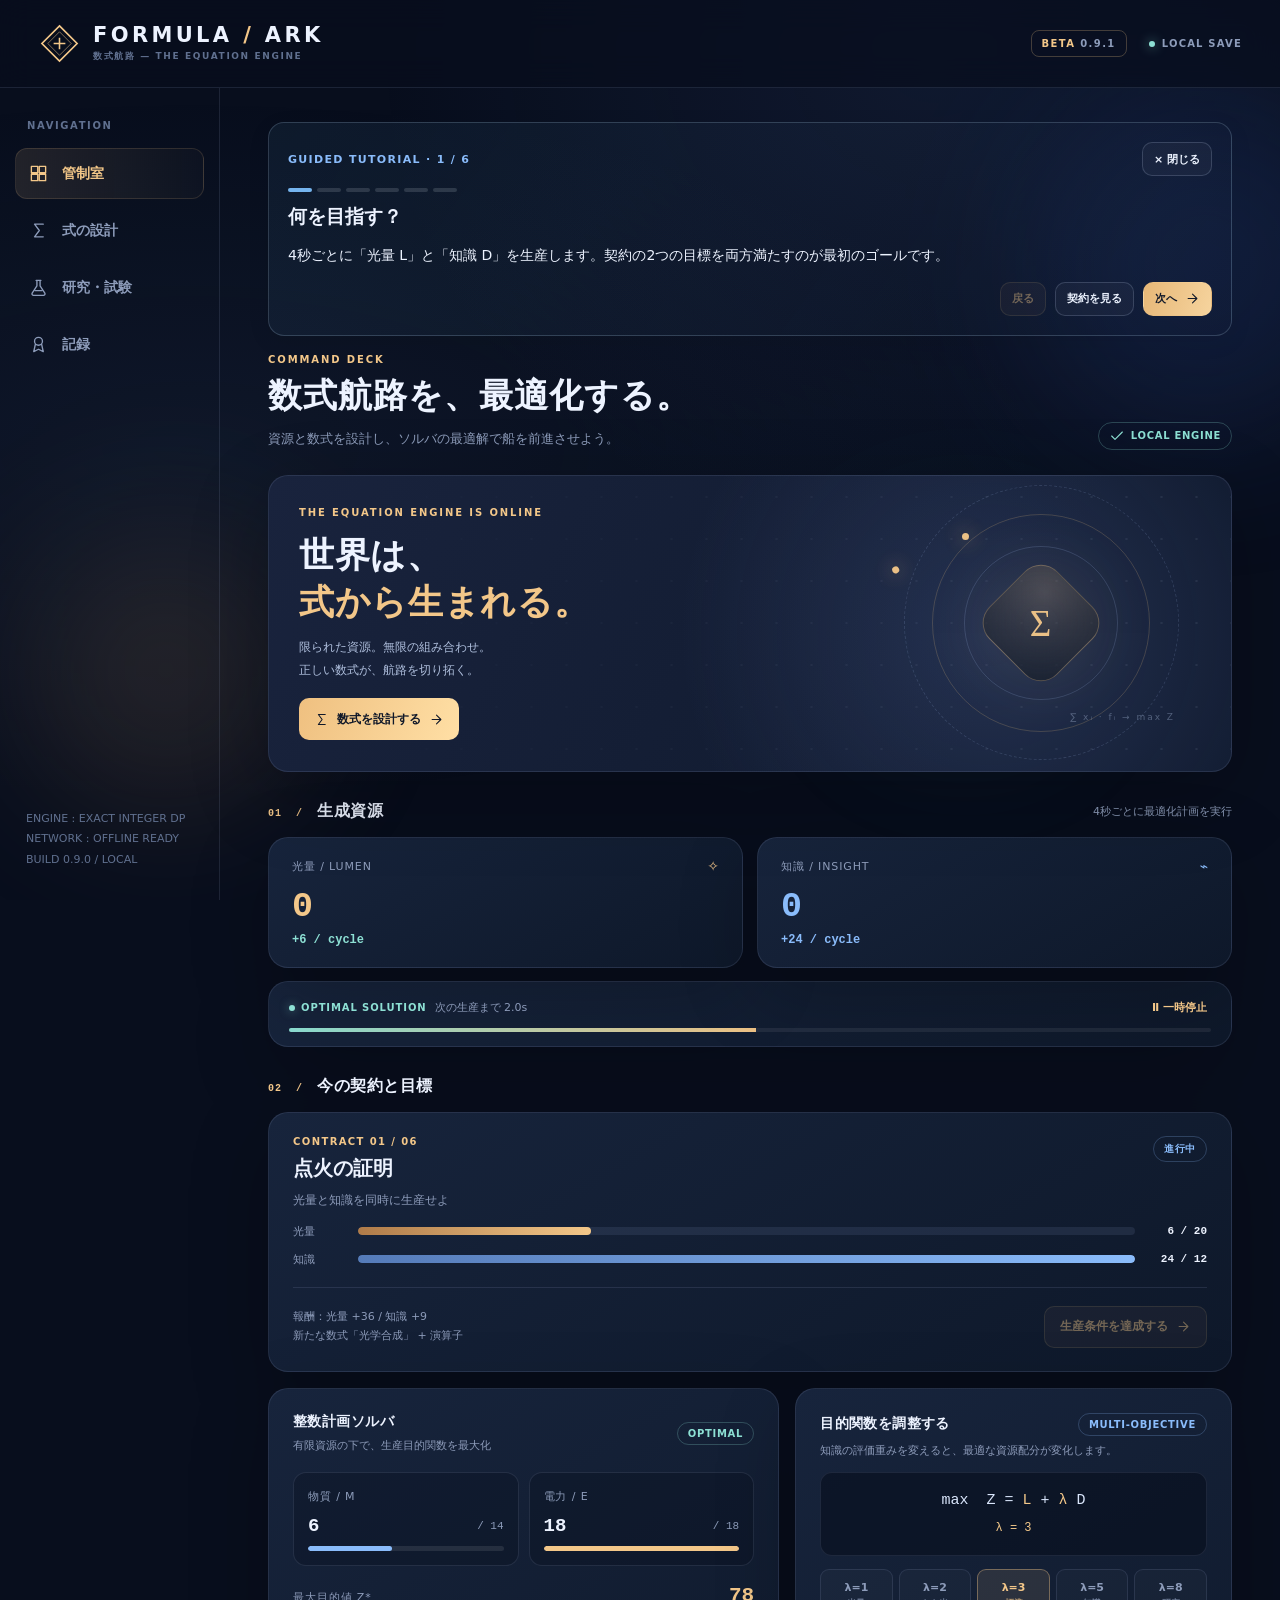
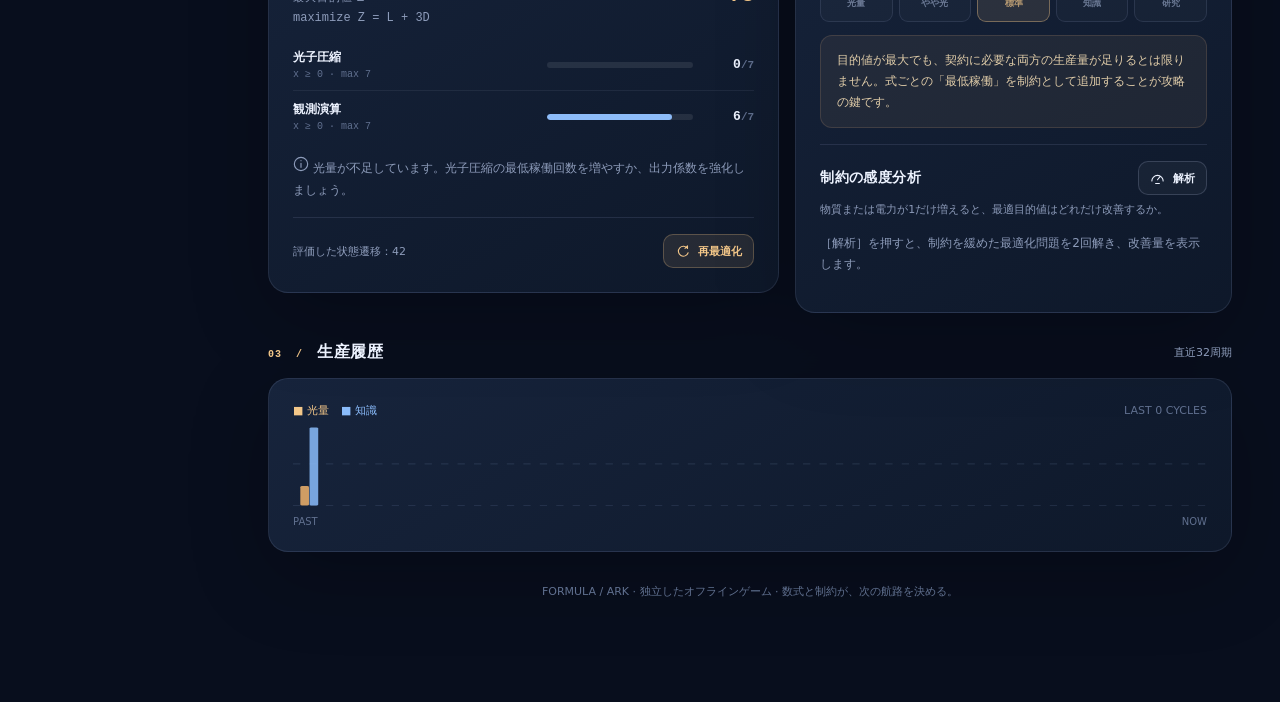
==== commit b373abcc: "Add files via upload" ====
--- a/FORMULA-ARK-standalone.html
+++ b/FORMULA-ARK-standalone.html
@@ -6,9 +6,9 @@
   <meta name="theme-color" content="#080e1d">
   <meta name="color-scheme" content="dark">
   <meta name="description" content="数式を構築し、整数最適化で生産する。オフラインで遊べる数式設計ゲーム。">
-  
+  <link rel="manifest" href="./manifest.webmanifest">
   <link rel="icon" type="image/png" href="[data-uri]">
-  
+  <link rel="apple-touch-icon" href="[data-uri]">
   <style>
 :root{--bg:#080e1d;--panel:#111b30;--panel-hi:#16233a;--panel-deep:#0d1629;--ink:#edf3ff;--muted:#8d9cba;--faint:#60708f;--line:rgba(176,196,239,.12);--gold:#f3c789;--gold-strong:#ffdfaa;--blue:#8abcfb;--mint:#8de0d4;--rose:#f5a4aa;--violet:#c7aeff;--radius:20px;--shadow:0 24px 80px rgba(0,0,0,.24)}
 *{box-sizing:border-box}html{scroll-behavior:smooth}body{margin:0;min-height:100svh;background:var(--bg);color:var(--ink);font-family:-apple-system,BlinkMacSystemFont,"Hiragino Kaku Gothic ProN","Yu Gothic",Meiryo,system-ui,sans-serif;font-size:14px;-webkit-font-smoothing:antialiased}button,input{font:inherit}button{cursor:pointer}button:disabled{cursor:not-allowed;opacity:.44}button,a{-webkit-tap-highlight-color:transparent}button:focus-visible,a:focus-visible,input:focus-visible{outline:2px solid var(--gold);outline-offset:3px}::selection{background:rgba(243,199,137,.3)}.ambient{position:fixed;inset:0;pointer-events:none;overflow:hidden;z-index:-1;background:radial-gradient(ellipse at 73% 6%,rgba(64,92,158,.14),transparent 42%),radial-gradient(ellipse at 15% 50%,rgba(56,83,122,.13),transparent 55%)}.ambient span{position:absolute;border-radius:50%;filter:blur(80px);opacity:.17}.ambient span:nth-child(1){width:350px;height:350px;background:#335ab7;top:10%;right:-100px}.ambient span:nth-child(2){width:280px;height:280px;background:#ac8457;bottom:10%;left:2%}.ambient span:nth-child(3){width:170px;height:170px;background:#44c9c8;bottom:20%;right:18%}
@@ -29,6 +29,10 @@
 @media(max-width:370px){.main{padding-left:10px;padding-right:10px}.hero-content{max-width:78%}.hero h1{font-size:21px}.stat-card .stat-value{font-size:23px}.weight-tabs{gap:3px}.weight-chip{font-size:10px;padding:9px 3px}.formula-choice{gap:6px}.formula-choice .choice-en{font-size:6.5px}.chip-slots{gap:5px}.slot{padding:7px 3px;font-size:10px}.inventory{grid-template-columns:1fr 1fr}}
 @media(prefers-reduced-motion:reduce){*,*:before,*:after{animation:none!important;scroll-behavior:auto!important;transition:none!important}}
 
+/* Guided tutorial and live mathematical model */
+.guide-panel,.model-panel{background:linear-gradient(125deg,rgba(57,102,139,.14),rgba(33,42,62,.08));border:1px solid var(--border,rgba(130,155,180,.3));border-radius:16px;padding:19px;margin:0 0 18px;box-shadow:0 6px 22px rgba(0,0,0,.08)}
+.guide-top,.guide-actions,.guide-reopen{display:flex;align-items:center;justify-content:space-between;gap:9px;flex-wrap:wrap}.guide-reopen{justify-content:flex-start;margin-bottom:16px}.guide-kicker{font-size:11px;letter-spacing:.12em;font-weight:800;color:var(--blue,#79b8f8)}.guide-dots{display:flex;gap:5px;margin:12px 0}.guide-dots span{width:24px;height:4px;border-radius:3px;background:rgba(140,150,165,.25)}.guide-dots span.active{background:#75b4ee}.guide-panel h2,.model-panel h2{font-size:19px;margin:8px 0}.guide-panel p,.model-panel p{line-height:1.7;font-size:14px}.guide-status{border-left:3px solid #75b4ee;padding:6px 10px;background:rgba(120,160,210,.08)}.guide-actions{justify-content:flex-end;margin-top:14px}.model-math{font-family:ui-monospace,monospace;line-height:2;background:rgba(100,120,150,.08);padding:12px;border-radius:9px;font-size:13px;overflow-x:auto}.model-table-wrap{overflow-x:auto;max-width:100%}.model-table{border-collapse:collapse;width:100%;min-width:680px;font-size:12px}.model-table th,.model-table td{padding:9px 7px;border-bottom:1px solid rgba(140,155,180,.22);text-align:right;white-space:nowrap}.model-table th:first-child,.model-table td:first-child{text-align:left}
+
 </style>
   <title>FORMULA / ARK — 数式航路</title>
 </head>
@@ -40,7 +44,7 @@
         <div class="brand-symbol"><svg viewBox="0 0 44 44" fill="none" aria-hidden="true"><path d="M22 4 40 22 22 40 4 22 22 4Z" stroke="currentColor" stroke-width="1.7"/><path d="M22 10 34 22 22 34 10 22 22 10Z" stroke="currentColor" stroke-opacity=".52"/><path d="M22 16v12M16 22h12" stroke="currentColor" stroke-width="1.6"/></svg></div>
         <div class="brand-copy"><strong>FORMULA<span> / </span>ARK</strong><small>数式航路 — THE EQUATION ENGINE</small></div>
       </div>
-      <div class="topbar-right"><span class="ver">BETA <span>0.9.0</span></span><span class="sync-status"><span class="sync-led"></span>LOCAL SAVE</span></div>
+      <div class="topbar-right"><span class="ver">BETA <span>0.9.1</span></span><span class="sync-status"><span class="sync-led"></span>LOCAL SAVE</span></div>
     </header>
     <div class="layout">
       <nav class="sidebar" id="side-nav" aria-label="メインメニュー"></nav>
@@ -317,6 +321,10 @@
 let s, currentPlan, selection={formula:'helios',slot:0}, modal=null, margin=null;
 let dirty=false, lastRender=0, resetting=false;
 let soundEnabled=false, audioContext=null;
+const GUIDE_KEY='formula-ark-guide-v1';
+let guideStep=0, guideVisible=true;
+try {const g=JSON.parse(localStorage.getItem(GUIDE_KEY)||'{}');guideStep=Math.max(0,Math.min(5,Number(g.step)||0));guideVisible=g.visible!==false;}catch(e){}
+function saveGuide(){try{localStorage.setItem(GUIDE_KEY,JSON.stringify({step:guideStep,visible:guideVisible}));}catch(e){}}
 const qs=(sel)=>document.querySelector(sel);
 const money=(n)=>C.format(n);
 const num=(n)=>Number(n).toLocaleString('ja-JP');
@@ -404,11 +412,30 @@
   if(time)time.textContent=`次の生産まで ${((C.CYCLE_MS-(now-s.lastTick))/1000).toFixed(1)}s`;
 }
 function navigate(tab){s.activeTab=tab;save();render();window.scrollTo({top:0,behavior:'instant'});}
+function guidePanel(){
+ const steps=[
+  ['何を目指す？','4秒ごとに「光量 L」と「知識 D」を生産します。契約の2つの目標を両方満たすのが最初のゴールです。','command','契約を見る'],
+  ['何が変数？','xᵢ は生産式 i を1周期に何回稼働するかを表す整数変数です。回数そのものはソルバが決定します。','command','稼働計画を見る'],
+  ['制約を編集しよう','「式の設計」で「光子圧縮」を選び、最低稼働を3にします。これは xᵢ ≥ 3 という制約を追加する操作です。','formulas','式の設計へ'],
+  ['最適解を確認','管制室に戻り、光量・知識と各式の稼働回数を確認。下限を追加すると、ほかの式への配分も変わります。','command','最適解を見る'],
+  ['報酬と研究','契約の生産条件を達成したら報酬を受け取ります。「研究・試験」で資源上限や式の性能を強化できます。','lab','研究・試験へ'],
+  ['紙の定式化と照合','目的関数は max Z = L + λD、制約は物質・電力の上限と各式の稼働範囲です。下の「数理モデルを見る」で現在の係数を確認できます。','command','数理モデルを見る']
+ ];
+ if(!guideVisible)return `<div class="guide-reopen"><button class="btn sm soft" data-act="guide-restart">${icon('info')} はじめてガイドを開く</button><button class="btn sm" data-act="model-toggle">${icon('sigma')} 数理モデルを見る</button></div>`;
+ const a=steps[guideStep];return `<section class="guide-panel" aria-label="操作チュートリアル"><div class="guide-top"><span class="guide-kicker">GUIDED TUTORIAL · ${guideStep+1} / ${steps.length}</span><button class="btn sm" data-act="guide-hide" aria-label="チュートリアルを閉じる">× 閉じる</button></div><div class="guide-dots">${steps.map((_,i)=>`<span class="${i<=guideStep?'active':''}"></span>`).join('')}</div><h2>${a[0]}</h2><p>${a[1]}</p>${guideStep===2?`<p class="guide-status">現在の光子圧縮の最低稼働：<strong>${s.minRuns.helios||0}</strong> / 3 ${s.minRuns.helios>=3?'✓ 達成':'（「＋」を押してください）'}</p>`:''}<div class="guide-actions"><button class="btn sm soft" data-act="guide-back" ${guideStep===0?'disabled':''}>戻る</button><button class="btn sm" data-act="guide-go" data-id="${a[2]}">${a[3]}</button><button class="btn sm primary" data-act="guide-next">${guideStep===steps.length-1?'完了':'次へ'} ${icon('arrow')}</button></div></section>`;
+}
+function modelPanel(){
+ const b=C.budgets(s),fs=C.compileAll(s),lambda=s.weight;
+ const terms=(key)=>fs.map(f=>`${f[key]}x${f.id===fs[0].id?'₁':'₍'+(fs.indexOf(f)+1)+'₎'}`).join(' + ');
+ const rows=fs.map((f,i)=>`<tr><td>${i+1}：${esc(f.name)}</td><td>${f.m}</td><td>${f.e}</td><td>${f.l}</td><td>${f.d}</td><td>${f.bL}</td><td>${f.bD}</td><td>${f.min}〜${f.cap}</td><td>${currentPlan.counts[f.id]||0}</td></tr>`).join('');
+ return `<section class="model-panel"><div class="flex between center gap8"><h2>現在の数理最適化モデル</h2><button class="btn sm" data-act="model-toggle">閉じる</button></div><p>変数 xᵢ：式 i の整数稼働回数、yᵢ：式 i を1回以上稼働するなら1（それ以外0）</p><div class="model-math">最大化 Z = L + ${lambda}D<br>L = Σ(ℓᵢxᵢ + aᵢyᵢ)、D = Σ(dᵢxᵢ + bᵢyᵢ)<br>Σmᵢxᵢ ≤ ${b.m} （物質）<br>Σeᵢxᵢ ≤ ${b.e} （電力）<br>kᵢ ≤ xᵢ ≤ uᵢ、xᵢ は非負整数<br>yᵢ ≤ xᵢ ≤ uᵢyᵢ、yᵢ ∈ {0,1}</div><p class="caption">定数項は稼働回数に関係なく、1回以上稼働したときだけ発生します。これは起動変数 yᵢ に対応します。</p><div class="model-table-wrap"><table class="model-table"><thead><tr><th>式 i</th><th>mᵢ</th><th>eᵢ</th><th>ℓᵢ</th><th>dᵢ</th><th>aᵢ</th><th>bᵢ</th><th>kᵢ〜uᵢ</th><th>最適 xᵢ</th></tr></thead><tbody>${rows}</tbody></table></div><p class="caption">係数は現在装着中の演算子・研究を反映。右端がソルバの計算結果です。</p></section>`;
+}
+let modelVisible=false;
 function render(keepScroll=false){
   lastRender=Date.now();const y=keepScroll?window.scrollY:0;
   qs('#side-nav').innerHTML=`<p class="side-caption">NAVIGATION</p>${menu.map(([id,name,glyph])=>`<button class="side-link ${s.activeTab===id?'active':''}" data-act="tab" data-id="${id}" aria-current="${s.activeTab===id?'page':'false'}">${icon(glyph)}<span>${name}</span></button>`).join('')}<div class="side-footer">ENGINE : EXACT INTEGER DP<br>NETWORK : OFFLINE READY<br>BUILD 0.9.0 / LOCAL</div>`;
   qs('#bottom-nav').innerHTML=menu.map(([id,name,glyph])=>`<button class="bottom-link ${s.activeTab===id?'active':''}" data-act="tab" data-id="${id}" aria-label="${name}" aria-current="${s.activeTab===id?'page':'false'}">${icon(glyph)}<span>${name}</span></button>`).join('');
-  qs('#view').innerHTML=(s.activeTab==='command'?renderCommand():s.activeTab==='formulas'?renderFormulas():s.activeTab==='lab'?renderLab():renderArchive())+'<div class="footer-note">FORMULA / ARK · 独立したオフラインゲーム · 数式と制約が、次の航路を決める。</div>';
+  qs('#view').innerHTML=guidePanel()+(modelVisible?modelPanel():'')+(s.activeTab==='command'?renderCommand():s.activeTab==='formulas'?renderFormulas():s.activeTab==='lab'?renderLab():renderArchive())+'<div class="footer-note">FORMULA / ARK · 独立したオフラインゲーム · 数式と制約が、次の航路を決める。</div>';
   if(keepScroll&&Math.abs(window.scrollY-y)>2)window.scrollTo({top:y,behavior:'instant'});
 }
 function pageHeading(k,title,desc,aside=''){return `<div class="page-head"><div><div class="eyebrow">${k}</div><h1>${title}</h1><p>${desc}</p></div><div class="head-aside">${aside}</div></div>`;}
@@ -430,7 +457,6 @@
   <div class="panel" style="padding:14px 20px;margin-top:13px"><div class="flex between center" style="margin-bottom:9px"><div class="flex center gap8"><span class="opt-badge">${solved?'OPTIMAL SOLUTION':'INFEASIBLE'}</span><span id="tick-countdown" class="muted tiny">次の生産まで 4.0s</span></div><button data-act="pause" class="mini-action">${s.paused?'▶ 再開':'Ⅱ 一時停止'}</button></div><div class="tick-progress"><div id="tick-fill"></div></div></div>
   ${section('02','今の契約と目標')}${mission}
   <div class="split" style="margin-top:16px"><div>${renderPlanner(p,b,helper)}</div><div>${renderOptimizer(p)}</div></div>
-  ${s.tutorial<2?`<div style="margin-top:16px" class="explanation"><div class="title">初めての航路ガイド / ${s.tutorial+1} of 2</div>${s.tutorial===0?'ソルバは「光量＋重み×知識」が最大になる稼働回数を自動計算します。しかし契約では両方が必要です。まず「式の設計」で光子圧縮の最低稼働回数を 3 に設定しましょう。':'式に演算子を装着すると、単位生産量や資源消費を変えられます。契約達成後に獲得できる演算子も確認しましょう。'}<div class="tutorial-cta"><button class="btn sm primary" data-act="tab" data-id="formulas">式の設計へ ${icon('arrow')}</button><button class="btn sm" data-act="tutorial-next">${s.tutorial===0?'理解した':'ガイドを閉じる'}</button></div></div>`:''}
   ${section('03','生産履歴','直近32周期')}${renderHistory()}`;
 }
 function renderPlanner(p,b,helper){
@@ -521,7 +547,12 @@
    const r=C.claimTrial(s,id);if(!r.ok){toast(r.reason,'error');return;}
    checkAchievements();save();render(true);playSound('win');toast('最適化試験合格！ 光量と知識を獲得','success');return;
  }
- if(act==='tutorial-next'){s.tutorial=Math.min(2,s.tutorial+1);save();render(true);return;}
+ if(act==='guide-hide'){guideVisible=false;saveGuide();render(true);return;}
+ if(act==='guide-restart'){guideVisible=true;guideStep=0;saveGuide();render();return;}
+ if(act==='guide-back'){guideStep=Math.max(0,guideStep-1);saveGuide();render(true);return;}
+ if(act==='guide-next'){if(guideStep===2&&(s.minRuns.helios||0)<3){toast('まず光子圧縮の最低稼働を3に設定してください','error');navigate('formulas');return;}if(guideStep===5){guideVisible=false;}else guideStep++;saveGuide();render(true);return;}
+ if(act==='guide-go'){if(guideStep===5){modelVisible=true;navigate('command');}else navigate(id);return;}
+ if(act==='model-toggle'){modelVisible=!modelVisible;render(true);return;}
  if(act==='sound'){
    soundEnabled=!soundEnabled;try{localStorage.setItem(UI_KEY,JSON.stringify({sound:soundEnabled}));}catch(e){}
    if(soundEnabled)playSound('build');render(true);toast(soundEnabled?'効果音を有効にしました':'効果音を無効にしました');return;
